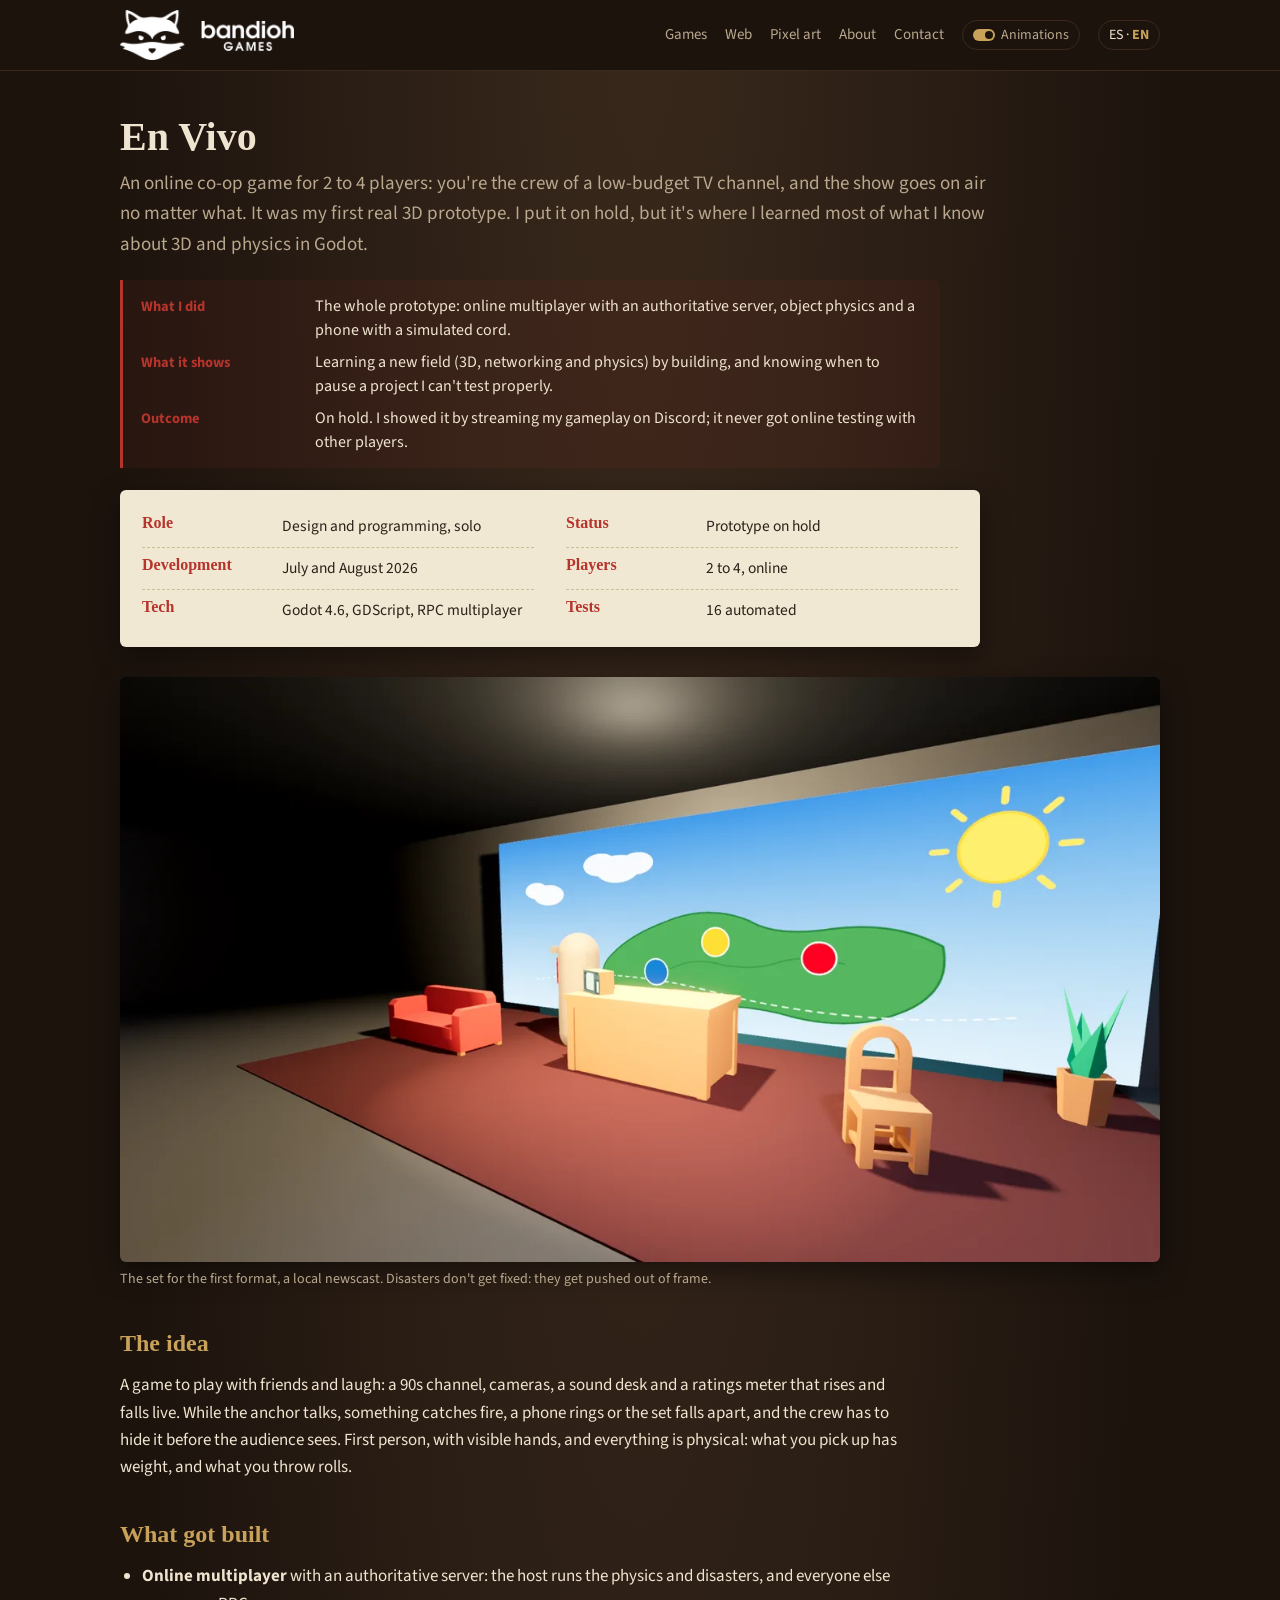
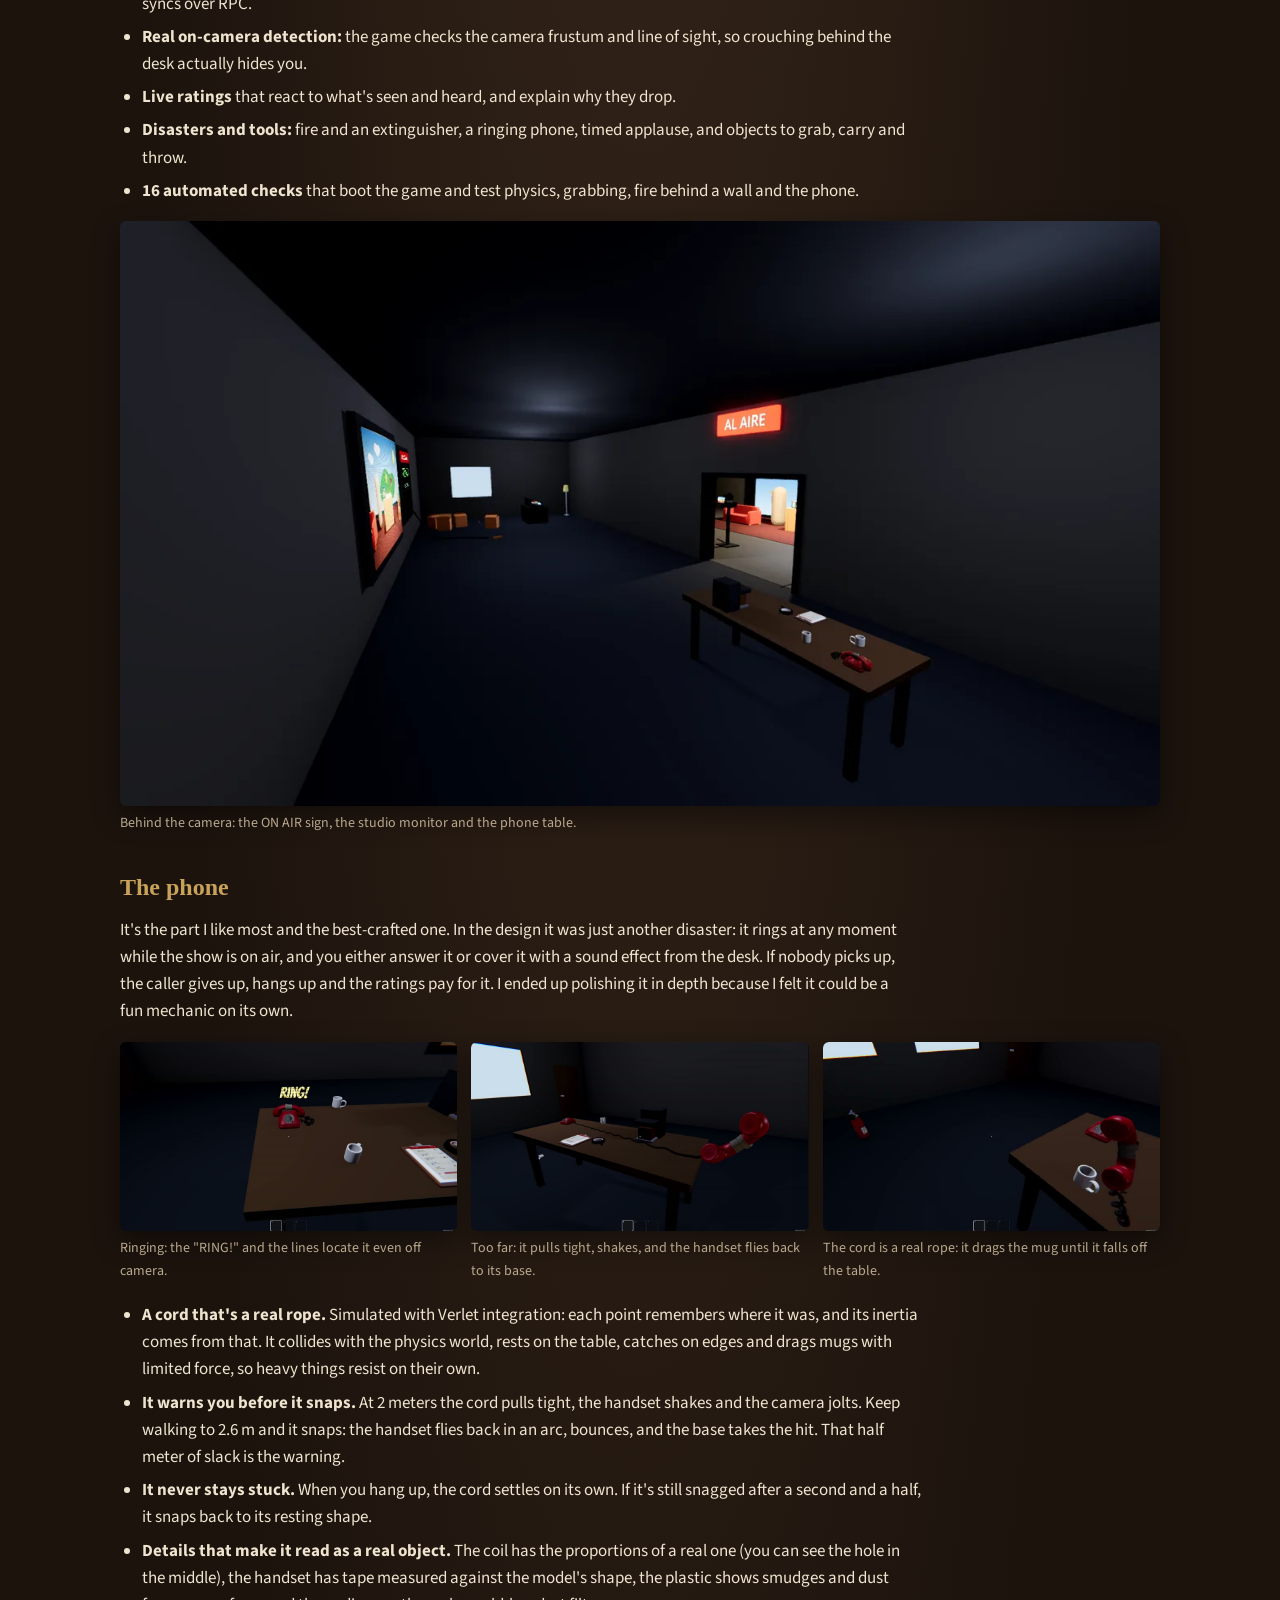
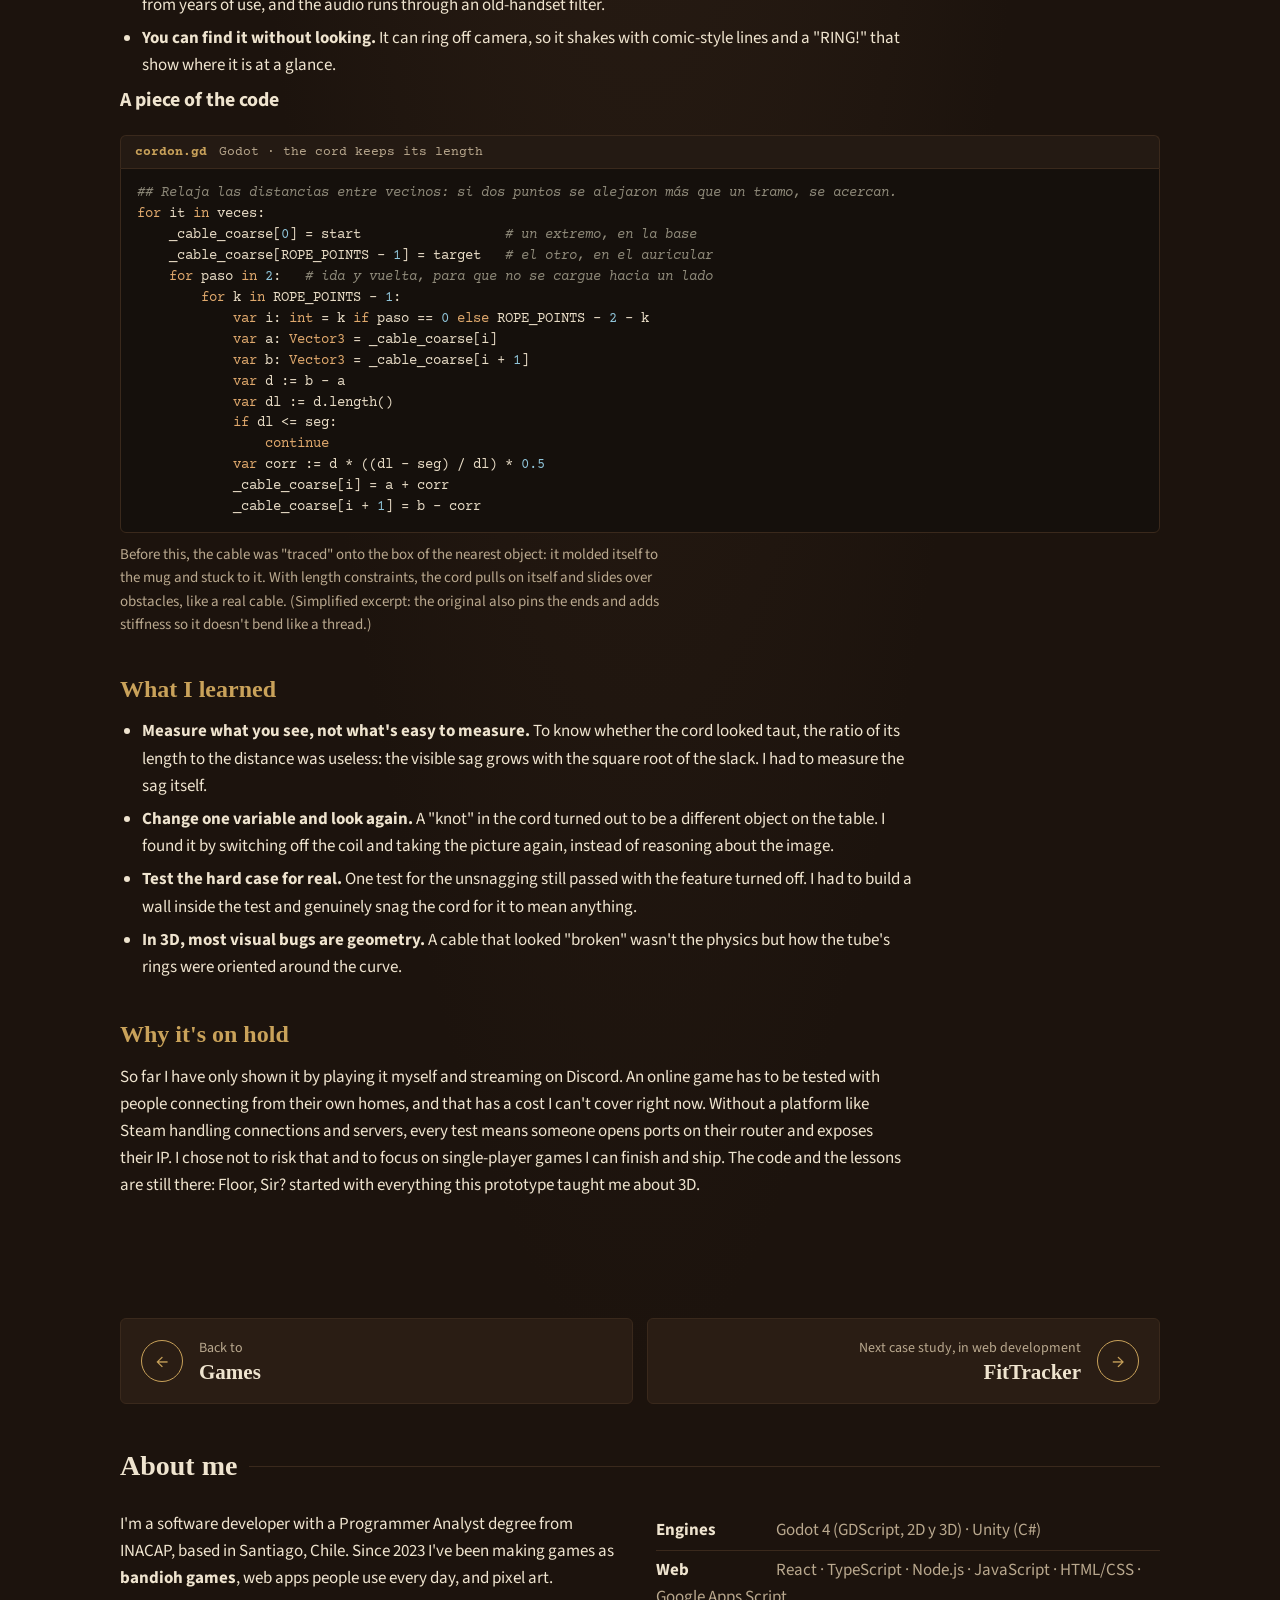
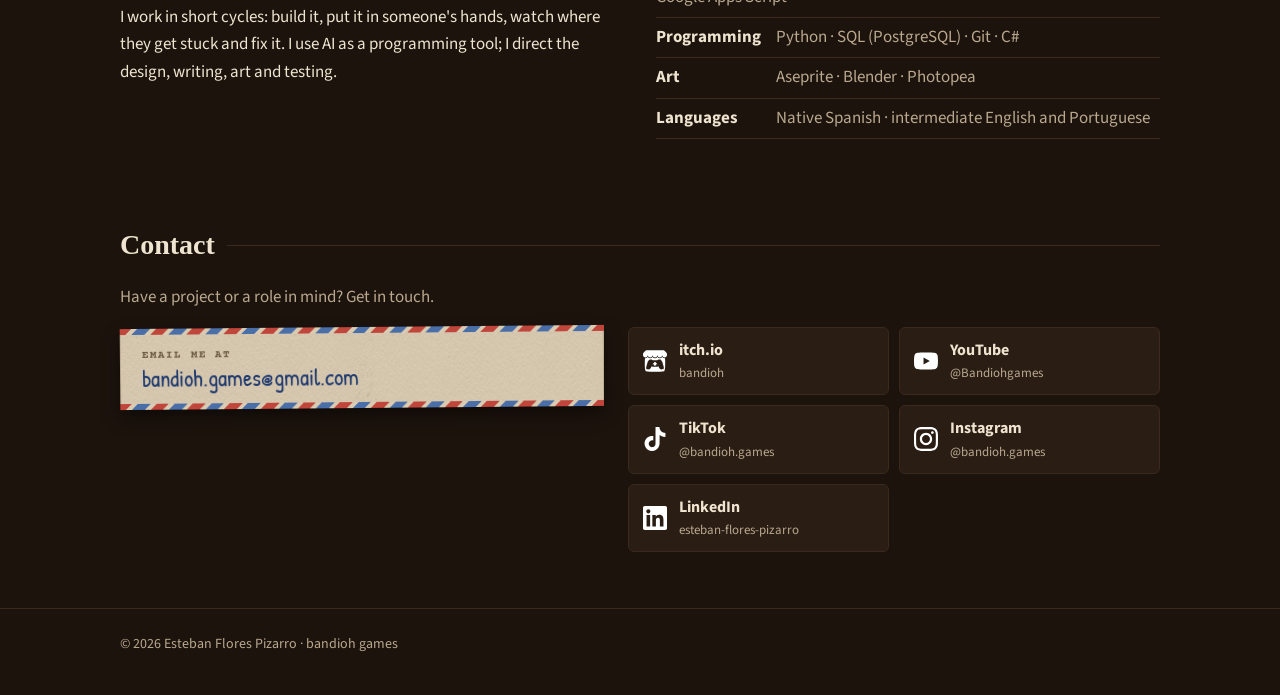
==== envivo.html @ d573d331 "Resumen de tres líneas (qué hice, qué demuestra, resultado) al inicio de cada caso Co-Authored-By: C" ====
<!doctype html>
<html lang="es" data-l="es" data-titulo-en="En Vivo · how I made it">
<head>
<meta charset="utf-8">
<meta name="viewport" content="width=device-width, initial-scale=1">
<title>En Vivo · cómo lo hice</title>
<meta name="description" content="En Vivo: prototipo cooperativo en línea sobre un canal de TV en directo. Mi primer prototipo real en 3D, con un teléfono de disco y su cordón simulado con física." data-en="En Vivo: an online co-op prototype about a live TV channel. My first real 3D prototype, with a rotary phone and a physics-simulated cord.">
<meta property="og:image" content="https://bandiohgames.github.io/img/envivo_mano.jpg">
<link rel="icon" type="image/png" sizes="32x32" href="img/icono_32.png">
<link rel="apple-touch-icon" href="img/icono_180.png">
<link rel="preconnect" href="https://fonts.googleapis.com">
<link href="https://fonts.googleapis.com/css2?family=Courier+Prime:wght@400;700&family=Old+Standard+TT:ital,wght@0,400;0,700;1,400&family=Patrick+Hand&family=Source+Sans+3:wght@400;600;700&display=swap" rel="stylesheet">
<link rel="stylesheet" href="estilo.css?v=21db4cc2">
<script src="sitio.js?v=a114f627"></script>
</head>
<body class="area-juegos">

<!--comun:cabecera-->
<header><div class="ancho">
  <a class="marca" href="index.html"><img class="logo" decoding="async" src="img/marca.png" alt="bandioh games · inicio" data-alt-en="bandioh games · home"></a>
  <nav>
    <a href="juegos.html" class="activo" aria-current="page"><span lang="es">Juegos</span><span lang="en">Games</span></a>
    <a href="web.html">Web</a>
    <a href="pixel.html">Pixel art</a>
    <a href="#sobre"><span lang="es">Sobre mí</span><span lang="en">About</span></a>
    <a href="#contacto"><span lang="es">Contacto</span><span lang="en">Contact</span></a>
  </nav>
  <button class="animaciones" aria-pressed="true" title="Animaciones: sí" data-title-en="Animations: on"><span class="icono-anim" aria-hidden="true"></span><span lang="es">Animaciones</span><span lang="en">Animations</span></button>
  <button class="idioma" aria-label="Cambiar idioma / Change language"><span lang="es"><b>ES</b> · EN</span><span lang="en">ES · <b>EN</b></span></button>
</div></header>
<!--/comun:cabecera-->

<main class="ancho caso" style="padding-top:44px">

<h1 class="mono" style="font-size:40px;line-height:1.1">En Vivo</h1>
<p class="bajada" style="color:var(--texto-tenue);font-size:19px;margin:10px 0 20px">
  <span lang="es">Un cooperativo en línea para 2 a 4 jugadores: son el equipo técnico de un canal de TV de mala muerte y el programa sale al aire pase lo que pase. Fue mi primer prototipo real en 3D. Lo dejé en pausa, pero de ahí salió casi todo lo que hoy sé de 3D y física en Godot.</span>
  <span lang="en">An online co-op game for 2 to 4 players: you're the crew of a low-budget TV channel, and the show goes on air no matter what. It was my first real 3D prototype. I put it on hold, but it's where I learned most of what I know about 3D and physics in Godot.</span>
</p>

<dl class="resumen-caso" aria-label="Resumen" data-aria-label-en="Summary">
  <div><dt><span lang="es">Qué hice</span><span lang="en">What I did</span></dt><dd><span lang="es">El prototipo completo: multijugador en línea con servidor autoritativo, física de objetos y un teléfono con cordón simulado.</span><span lang="en">The whole prototype: online multiplayer with an authoritative server, object physics and a phone with a simulated cord.</span></dd></div>
  <div><dt><span lang="es">Qué demuestra</span><span lang="en">What it shows</span></dt><dd><span lang="es">Aprender un área nueva (3D, redes y física) construyendo, y saber cuándo pausar un proyecto que no puedo probar bien.</span><span lang="en">Learning a new field (3D, networking and physics) by building, and knowing when to pause a project I can't test properly.</span></dd></div>
  <div><dt><span lang="es">Resultado</span><span lang="en">Outcome</span></dt><dd><span lang="es">En pausa. Lo mostré jugando en vivo por Discord; no llegó a probarse en línea con otros jugadores.</span><span lang="en">On hold. I showed it by streaming my gameplay on Discord; it never got online testing with other players.</span></dd></div>
</dl>
<dl class="ficha-tecnica">
  <div><dt><span lang="es">Rol</span><span lang="en">Role</span></dt><dd><span lang="es">Diseño y programación, en solitario</span><span lang="en">Design and programming, solo</span></dd></div>
  <div><dt><span lang="es">Estado</span><span lang="en">Status</span></dt><dd><span lang="es">Prototipo en pausa</span><span lang="en">Prototype on hold</span></dd></div>
  <div><dt><span lang="es">Desarrollo</span><span lang="en">Development</span></dt><dd><span lang="es">Julio y agosto de 2026</span><span lang="en">July and August 2026</span></dd></div>
  <div><dt><span lang="es">Jugadores</span><span lang="en">Players</span></dt><dd><span lang="es">2 a 4, en línea</span><span lang="en">2 to 4, online</span></dd></div>
  <div><dt><span lang="es">Tecnología</span><span lang="en">Tech</span></dt><dd><span lang="es">Godot 4.6, GDScript, multijugador por RPC</span><span lang="en">Godot 4.6, GDScript, RPC multiplayer</span></dd></div>
  <div><dt><span lang="es">Pruebas</span><span lang="en">Tests</span></dt><dd><span lang="es">16 automatizadas</span><span lang="en">16 automated</span></dd></div>
</dl>

<figure class="figura"><img decoding="async" width="1280" height="720" src="img/envivo_set.webp" alt="El set del noticiero local: escritorio, sillón, planta y un fondo pintado con un mapa del tiempo." data-alt-en="The local news set: desk, couch, plant and a painted backdrop with a weather map."><figcaption lang="es">El set del primer formato, un noticiero local. Los desastres no se arreglan: se sacan del encuadre.</figcaption><figcaption lang="en">The set for the first format, a local newscast. Disasters don't get fixed: they get pushed out of frame.</figcaption></figure>

<h2><span lang="es">La idea</span><span lang="en">The idea</span></h2>
<p lang="es">Un juego para jugar con amigos y reírse: un canal de los 90, cámaras, una mesa de sonido y un rating que sube y baja en vivo. Mientras el presentador habla, algo se incendia, suena un teléfono o se cae el decorado, y el equipo tiene que esconderlo antes de que lo vea la audiencia. Primera persona, con manos visibles, y todo físico: lo que agarras pesa y lo que tiras rueda.</p>
<p lang="en">A game to play with friends and laugh: a 90s channel, cameras, a sound desk and a ratings meter that rises and falls live. While the anchor talks, something catches fire, a phone rings or the set falls apart, and the crew has to hide it before the audience sees. First person, with visible hands, and everything is physical: what you pick up has weight, and what you throw rolls.</p>

<h2><span lang="es">Lo que se alcanzó a construir</span><span lang="en">What got built</span></h2>
<ul lang="es">
  <li><b>Multijugador en línea</b> con servidor autoritativo: el anfitrión decide la física y los desastres, y el resto se sincroniza por RPC.</li>
  <li><b>El plano de verdad:</b> el juego sabe si algo está en cámara mirando el encuadre y la línea de visión, así que agacharse detrás del escritorio sirve para esconderse.</li>
  <li><b>Rating en vivo</b> que reacciona a lo que se ve y se oye, y explica por qué baja.</li>
  <li><b>Desastres y herramientas:</b> fuego con extintor, un teléfono que suena, aplausos con reloj, y objetos para agarrar, cargar y lanzar.</li>
  <li><b>16 pruebas automáticas</b> que levantan el juego y revisan la física, el agarre, el fuego tras una pared y el teléfono.</li>
</ul>
<ul lang="en">
  <li><b>Online multiplayer</b> with an authoritative server: the host runs the physics and disasters, and everyone else syncs over RPC.</li>
  <li><b>Real on-camera detection:</b> the game checks the camera frustum and line of sight, so crouching behind the desk actually hides you.</li>
  <li><b>Live ratings</b> that react to what's seen and heard, and explain why they drop.</li>
  <li><b>Disasters and tools:</b> fire and an extinguisher, a ringing phone, timed applause, and objects to grab, carry and throw.</li>
  <li><b>16 automated checks</b> that boot the game and test physics, grabbing, fire behind a wall and the phone.</li>
</ul>
<figure class="figura"><img decoding="async" width="1280" height="720" src="img/envivo_estudio.webp" alt="Pasillo del estudio: el cartel AL AIRE encendido sobre la puerta del set y una mesa con el teléfono." data-alt-en="Studio hallway: the ON AIR sign lit above the set door, and a table with the phone." loading="lazy"><figcaption lang="es">Detrás de cámara: el cartel AL AIRE, el monitor del estudio y la mesa del teléfono.</figcaption><figcaption lang="en">Behind the camera: the ON AIR sign, the studio monitor and the phone table.</figcaption></figure>

<h2><span lang="es">El teléfono</span><span lang="en">The phone</span></h2>
<p lang="es">Es la parte que más me gusta y la mejor lograda. En el diseño era un desastre más: suena en cualquier momento mientras el programa está al aire, y hay que contestarlo o taparlo con un efecto de la mesa de sonido. Si nadie atiende, el que llama se cansa, corta y el rating paga. Terminé puliéndolo a fondo porque sentí que podía ser una mecánica divertida por sí sola.</p>
<p lang="en">It's the part I like most and the best-crafted one. In the design it was just another disaster: it rings at any moment while the show is on air, and you either answer it or cover it with a sound effect from the desk. If nobody picks up, the caller gives up, hangs up and the ratings pay for it. I ended up polishing it in depth because I felt it could be a fun mechanic on its own.</p>

<div class="clips tres">
  <figure><video src="img/envivo_ring.mp4" poster="img/envivo_ring.jpg" muted loop playsinline autoplay preload="metadata"></video><figcaption lang="es">Suena: el «¡RING!» y las rayitas lo ubican aunque esté fuera de plano.</figcaption><figcaption lang="en">Ringing: the "RING!" and the lines locate it even off camera.</figcaption></figure>
  <figure><video src="img/envivo_corte.mp4" poster="img/envivo_corte.jpg" muted loop playsinline autoplay preload="metadata"></video><figcaption lang="es">Demasiado lejos: se tensa, tiembla y el auricular vuelve volando a su base.</figcaption><figcaption lang="en">Too far: it pulls tight, shakes, and the handset flies back to its base.</figcaption></figure>
  <figure><video src="img/envivo_taza.mp4" poster="img/envivo_taza.jpg" muted loop playsinline autoplay preload="metadata"></video><figcaption lang="es">El cordón es una cuerda de verdad: arrastra la taza hasta botarla de la mesa.</figcaption><figcaption lang="en">The cord is a real rope: it drags the mug until it falls off the table.</figcaption></figure>
</div>

<ul lang="es">
  <li><b>Un cordón que es una cuerda de verdad.</b> Simulado con Verlet: cada punto recuerda dónde estaba y de ahí sale su inercia. Choca con el mundo físico, se apoya en la mesa, se engancha en los cantos y arrastra las tazas con una fuerza limitada, así que lo pesado se resiste solo.</li>
  <li><b>Avisa antes de cortarse.</b> A los 2 metros el cordón se tensa, el auricular tiembla y la cámara se sacude. Si sigues caminando hasta 2,6 m, se corta: el auricular sale volando en arco, rebota y la base acusa el golpe. Ese medio metro de margen es el aviso.</li>
  <li><b>Nunca queda trabado.</b> Al colgar, el cordón se acomoda solo. Si queda enganchado más de un segundo y medio, vuelve a su forma de reposo.</li>
  <li><b>Detalles que lo hacen leerse como un objeto real.</b> El rulo del cordón tiene la proporción de uno real (se ve el agujero del medio), el auricular lleva cinta adhesiva medida contra la forma del modelo, el plástico tiene manchas y polvo de años de uso, y el sonido pasa por un filtro de auricular viejo.</li>
  <li><b>Se ubica sin mirarlo.</b> Puede sonar fuera de plano, así que vibra con rayitas de cómic y un «¡RING!» que dicen dónde está de un vistazo.</li>
</ul>
<ul lang="en">
  <li><b>A cord that's a real rope.</b> Simulated with Verlet integration: each point remembers where it was, and its inertia comes from that. It collides with the physics world, rests on the table, catches on edges and drags mugs with limited force, so heavy things resist on their own.</li>
  <li><b>It warns you before it snaps.</b> At 2 meters the cord pulls tight, the handset shakes and the camera jolts. Keep walking to 2.6 m and it snaps: the handset flies back in an arc, bounces, and the base takes the hit. That half meter of slack is the warning.</li>
  <li><b>It never stays stuck.</b> When you hang up, the cord settles on its own. If it's still snagged after a second and a half, it snaps back to its resting shape.</li>
  <li><b>Details that make it read as a real object.</b> The coil has the proportions of a real one (you can see the hole in the middle), the handset has tape measured against the model's shape, the plastic shows smudges and dust from years of use, and the audio runs through an old-handset filter.</li>
  <li><b>You can find it without looking.</b> It can ring off camera, so it shakes with comic-style lines and a "RING!" that show where it is at a glance.</li>
</ul>

<h3 class="subtitulo"><span lang="es">Un fragmento del código</span><span lang="en">A piece of the code</span></h3>
<figure class="codigo">
  <div class="codigo-barra"><b>cordon.gd</b><span lang="es">Godot · el cordón mantiene su largo</span><span lang="en">Godot · the cord keeps its length</span></div>
  <pre><code><span class="c">## Relaja las distancias entre vecinos: si dos puntos se alejaron más que un tramo, se acercan.</span>
<span class="k">for</span> it <span class="k">in</span> veces:
    _cable_coarse[<span class="n">0</span>] = start                  <span class="c"># un extremo, en la base</span>
    _cable_coarse[ROPE_POINTS - <span class="n">1</span>] = target   <span class="c"># el otro, en el auricular</span>
    <span class="k">for</span> paso <span class="k">in</span> <span class="n">2</span>:   <span class="c"># ida y vuelta, para que no se cargue hacia un lado</span>
        <span class="k">for</span> k <span class="k">in</span> ROPE_POINTS - <span class="n">1</span>:
            <span class="k">var</span> i: <span class="k">int</span> = k <span class="k">if</span> paso == <span class="n">0</span> <span class="k">else</span> ROPE_POINTS - <span class="n">2</span> - k
            <span class="k">var</span> a: <span class="k">Vector3</span> = _cable_coarse[i]
            <span class="k">var</span> b: <span class="k">Vector3</span> = _cable_coarse[i + <span class="n">1</span>]
            <span class="k">var</span> d := b - a
            <span class="k">var</span> dl := d.length()
            <span class="k">if</span> dl &lt;= seg:
                <span class="k">continue</span>
            <span class="k">var</span> corr := d * ((dl - seg) / dl) * <span class="n">0.5</span>
            _cable_coarse[i] = a + corr
            _cable_coarse[i + <span class="n">1</span>] = b - corr</code></pre>
  <figcaption lang="es">Antes de esto, el cable se «calcaba» sobre la caja del objeto más cercano: se amoldaba a la taza y se le quedaba pegado. Con restricciones de largo, el cordón tira de sí mismo y resbala por encima de los obstáculos, como un cable real. (Fragmento simplificado: el original además fija los extremos y le da rigidez para que no se doble como un hilo.)</figcaption>
  <figcaption lang="en">Before this, the cable was "traced" onto the box of the nearest object: it molded itself to the mug and stuck to it. With length constraints, the cord pulls on itself and slides over obstacles, like a real cable. (Simplified excerpt: the original also pins the ends and adds stiffness so it doesn't bend like a thread.)</figcaption>
</figure>

<h2><span lang="es">Qué aprendí</span><span lang="en">What I learned</span></h2>
<ul lang="es">
  <li><b>Medir lo que se ve, no lo que es fácil de medir.</b> Para saber si el cordón se veía tirante, el cociente entre su largo y la distancia no servía: la panza que se ve crece con la raíz del sobrante. Hubo que medir la flecha.</li>
  <li><b>Cambiar una sola variable y volver a mirar.</b> Un «nudo» en el cordón resultó ser otro objeto de la mesa. Lo descubrí apagando el rulo y sacando la foto de nuevo, en vez de seguir razonando sobre la imagen.</li>
  <li><b>Probar el caso difícil de verdad.</b> Una prueba del destrabe pasaba incluso con el destrabe apagado. Hubo que construir un muro en la prueba y dejar el cordón trabado de verdad para que sirviera.</li>
  <li><b>En 3D, casi todo bug visual es geométrico.</b> Un cable que se veía «partido» no era la física sino cómo se armaban los anillos del tubo alrededor de la curva.</li>
</ul>
<ul lang="en">
  <li><b>Measure what you see, not what's easy to measure.</b> To know whether the cord looked taut, the ratio of its length to the distance was useless: the visible sag grows with the square root of the slack. I had to measure the sag itself.</li>
  <li><b>Change one variable and look again.</b> A "knot" in the cord turned out to be a different object on the table. I found it by switching off the coil and taking the picture again, instead of reasoning about the image.</li>
  <li><b>Test the hard case for real.</b> One test for the unsnagging still passed with the feature turned off. I had to build a wall inside the test and genuinely snag the cord for it to mean anything.</li>
  <li><b>In 3D, most visual bugs are geometry.</b> A cable that looked "broken" wasn't the physics but how the tube's rings were oriented around the curve.</li>
</ul>

<h2><span lang="es">Por qué está en pausa</span><span lang="en">Why it's on hold</span></h2>
<p lang="es">Hasta ahora solo lo mostré jugándolo yo y transmitiendo por Discord. Un juego en línea hay que probarlo con gente conectada desde sus casas, y eso tiene un costo que hoy no puedo cubrir. Sin una plataforma como Steam, que resuelve las conexiones y los servidores, cada prueba significa que alguien abre puertos en su router y expone su IP. Preferí no arriesgar eso y poner el foco en juegos para un jugador que puedo terminar y publicar. El código y lo aprendido siguen ahí: Floor, Sir? partió con todo lo que me enseñó este prototipo sobre 3D.</p>
<p lang="en">So far I have only shown it by playing it myself and streaming on Discord. An online game has to be tested with people connecting from their own homes, and that has a cost I can't cover right now. Without a platform like Steam handling connections and servers, every test means someone opens ports on their router and exposes their IP. I chose not to risk that and to focus on single-player games I can finish and ship. The code and the lessons are still there: Floor, Sir? started with everything this prototype taught me about 3D.</p>
<p class="nota" style="color:var(--texto-tenue);font-size:14px;margin-top:18px" lang="es">Modelo base del teléfono: Poly by Google (CC-BY), recoloreado y separado en cuerpo y auricular por código. Sonidos libres de Freesound y Mixkit.</p>
<p class="nota" style="color:var(--texto-tenue);font-size:14px;margin-top:18px" lang="en">Base phone model: Poly by Google (CC-BY), recolored and split into body and handset by code. Free sounds from Freesound and Mixkit.</p>

<nav class="navegar-caso" aria-label="Más proyectos" data-aria-label-en="More projects">
  <a class="volver" href="juegos.html"><span class="flecha" aria-hidden="true">←</span><span><small lang="es">Volver a</small><small lang="en">Back to</small><b lang="es">Juegos</b><b lang="en">Games</b></span></a>
  <a class="siguiente" href="fittracker.html"><span><small lang="es">Siguiente caso, de desarrollo web</small><small lang="en">Next case study, in web development</small><b>FitTracker</b></span><span class="flecha" aria-hidden="true">→</span></a>
</nav>
</main>
<div class="ancho">
<!--comun:sobre-->
<section id="sobre">
  <h2 class="titulo"><span lang="es">Sobre mí</span><span lang="en">About me</span></h2>
  <div class="sobre">
    <div>
      <p lang="es">Soy Analista Programador titulado de INACAP y vivo en Santiago de Chile. Hago videojuegos como <b>bandioh games</b>, aplicaciones web que la gente usa a diario y pixel art desde 2023.</p>
      <p lang="en">I'm a software developer with a Programmer Analyst degree from INACAP, based in Santiago, Chile. Since 2023 I've been making games as <b>bandioh games</b>, web apps people use every day, and pixel art.</p>
      <p lang="es">Trabajo en ciclos cortos: construir, ponerlo en manos de alguien, mirar dónde se traba y corregir. Uso IA como herramienta de programación; el diseño, la escritura, el arte y las pruebas los dirijo yo.</p>
      <p lang="en">I work in short cycles: build it, put it in someone's hands, watch where they get stuck and fix it. I use AI as a programming tool; I direct the design, writing, art and testing.</p>
    </div>
    <div class="habilidades">
      <div><b lang="es">Motores</b><b lang="en">Engines</b><span>Godot 4 (GDScript, 2D y 3D) · Unity (C#)</span></div>
      <div><b>Web</b><span>React · TypeScript · Node.js · JavaScript · HTML/CSS · Google Apps Script</span></div>
      <div><b lang="es">Programación</b><b lang="en">Programming</b><span>Python · SQL (PostgreSQL) · Git · C#</span></div>
      <div><b lang="es">Arte</b><b lang="en">Art</b><span>Aseprite · Blender · Photopea</span></div>
      <div><b lang="es">Idiomas</b><b lang="en">Languages</b><span lang="es">Español nativo · inglés y portugués intermedio</span><span lang="en">Native Spanish · intermediate English and Portuguese</span></div>
    </div>
  </div>
</section>
<!--/comun:sobre-->

<!--comun:contacto-->
<section id="contacto">
  <h2 class="titulo"><span lang="es">Contacto</span><span lang="en">Contact</span></h2>
  <p class="contacto-intro" lang="es">¿Tienes un proyecto o un puesto en mente? Escríbeme.</p>
  <p class="contacto-intro" lang="en">Have a project or a role in mind? Get in touch.</p>
  <div class="contacto">
    <div class="correos">
      <a class="sobre-correo aereo" href="mailto:bandioh.games@gmail.com"><small><span lang="es">Escríbeme a</span><span lang="en">Email me at</span></small><b>bandioh.games@gmail.com</b></a>
    </div>
    <div class="redes">
      <a class="red" href="https://bandioh.itch.io"><svg viewBox="0 0 24 24" aria-hidden="true"><path fill="currentColor" d="M3.13 1.338C2.08 1.96.02 4.328 0 4.95v1.03c0 1.303 1.22 2.45 2.325 2.45 1.33 0 2.436-1.102 2.436-2.41 0 1.308 1.07 2.41 2.4 2.41 1.328 0 2.362-1.102 2.362-2.41 0 1.308 1.137 2.41 2.466 2.41h.024c1.33 0 2.466-1.102 2.466-2.41 0 1.308 1.034 2.41 2.363 2.41 1.33 0 2.4-1.102 2.4-2.41 0 1.308 1.106 2.41 2.435 2.41C22.78 8.43 24 7.282 24 5.98V4.95c-.02-.62-2.082-2.99-3.13-3.612-3.253-.114-5.508-.134-8.87-.133-3.362 0-7.945.053-8.87.133zm6.376 6.477a2.74 2.74 0 0 1-.468.602c-.5.49-1.19.795-1.947.795a2.786 2.786 0 0 1-1.95-.795c-.182-.178-.32-.37-.446-.59-.127.222-.303.412-.486.59a2.788 2.788 0 0 1-1.95.795c-.092 0-.187-.025-.264-.052-.107 1.113-.152 2.176-.168 2.95v.005l-.006 1.167c.02 2.334-.23 7.564 1.03 8.85 1.952.454 5.545.662 9.15.663 3.605 0 7.198-.21 9.15-.664 1.26-1.284 1.01-6.514 1.03-8.848l-.006-1.167v-.004c-.016-.775-.06-1.838-.168-2.95-.077.026-.172.052-.263.052a2.788 2.788 0 0 1-1.95-.795c-.184-.178-.36-.368-.486-.59-.127.22-.265.412-.447.59a2.786 2.786 0 0 1-1.95.794c-.76 0-1.446-.303-1.948-.793a2.74 2.74 0 0 1-.468-.602 2.738 2.738 0 0 1-.463.602 2.787 2.787 0 0 1-1.95.794h-.16a2.787 2.787 0 0 1-1.95-.793 2.738 2.738 0 0 1-.464-.602zm-2.004 2.59v.002c.795.002 1.5 0 2.373.953.687-.072 1.406-.108 2.125-.107.72 0 1.438.035 2.125.107.873-.953 1.578-.95 2.372-.953.376 0 1.876 0 2.92 2.934l1.123 4.028c.832 2.995-.266 3.068-1.636 3.07-2.03-.075-3.156-1.55-3.156-3.025-1.124.184-2.436.276-3.748.277-1.312 0-2.624-.093-3.748-.277 0 1.475-1.125 2.95-3.156 3.026-1.37-.004-2.468-.077-1.636-3.072l1.122-4.027c1.045-2.934 2.545-2.934 2.92-2.934zM12 12.714c-.002.002-2.14 1.964-2.523 2.662l1.4-.056v1.22c0 .056.56.033 1.123.007.562.026 1.124.05 1.124-.008v-1.22l1.4.055C14.138 14.677 12 12.713 12 12.713z"/></svg><span><b>itch.io</b><small>bandioh</small></span></a>
      <a class="red" href="https://www.youtube.com/@Bandiohgames"><svg viewBox="0 0 24 24" aria-hidden="true"><path fill="currentColor" d="M23.498 6.186a3.016 3.016 0 0 0-2.122-2.136C19.505 3.545 12 3.545 12 3.545s-7.505 0-9.377.505A3.017 3.017 0 0 0 .502 6.186C0 8.07 0 12 0 12s0 3.93.502 5.814a3.016 3.016 0 0 0 2.122 2.136c1.871.505 9.376.505 9.376.505s7.505 0 9.377-.505a3.015 3.015 0 0 0 2.122-2.136C24 15.93 24 12 24 12s0-3.93-.502-5.814zM9.545 15.568V8.432L15.818 12l-6.273 3.568z"/></svg><span><b>YouTube</b><small>@Bandiohgames</small></span></a>
      <a class="red" href="https://www.tiktok.com/@bandioh.games"><svg viewBox="0 0 24 24" aria-hidden="true"><path fill="currentColor" d="M12.525.02c1.31-.02 2.61-.01 3.91-.02.08 1.53.63 3.09 1.75 4.17 1.12 1.11 2.7 1.62 4.24 1.79v4.03c-1.44-.05-2.89-.35-4.2-.97-.57-.26-1.1-.59-1.62-.93-.01 2.92.01 5.84-.02 8.75-.08 1.4-.54 2.79-1.35 3.94-1.31 1.92-3.58 3.17-5.91 3.21-1.43.08-2.86-.31-4.08-1.03-2.02-1.19-3.44-3.37-3.65-5.71-.02-.5-.03-1-.01-1.49.18-1.9 1.12-3.72 2.58-4.96 1.66-1.44 3.98-2.13 6.15-1.72.02 1.48-.04 2.96-.04 4.44-.99-.32-2.15-.23-3.02.37-.63.41-1.11 1.04-1.36 1.75-.21.51-.15 1.07-.14 1.61.24 1.64 1.82 3.02 3.5 2.87 1.12-.01 2.19-.66 2.77-1.61.19-.33.4-.67.41-1.06.1-1.79.06-3.57.07-5.36.01-4.03-.01-8.05.02-12.07z"/></svg><span><b>TikTok</b><small>@bandioh.games</small></span></a>
      <a class="red" href="https://www.instagram.com/bandioh.games"><svg viewBox="0 0 24 24" aria-hidden="true"><path fill="currentColor" d="M12 0C8.74 0 8.333.015 7.053.072 5.775.132 4.905.333 4.14.63c-.789.306-1.459.717-2.126 1.384S.935 3.35.63 4.14C.333 4.905.131 5.775.072 7.053.012 8.333 0 8.74 0 12s.015 3.667.072 4.947c.06 1.277.261 2.148.558 2.913.306.788.717 1.459 1.384 2.126.667.666 1.336 1.079 2.126 1.384.766.296 1.636.499 2.913.558C8.333 23.988 8.74 24 12 24s3.667-.015 4.947-.072c1.277-.06 2.148-.262 2.913-.558.788-.306 1.459-.718 2.126-1.384.666-.667 1.079-1.335 1.384-2.126.296-.765.499-1.636.558-2.913.06-1.28.072-1.687.072-4.947s-.015-3.667-.072-4.947c-.06-1.277-.262-2.149-.558-2.913-.306-.789-.718-1.459-1.384-2.126C21.319 1.347 20.651.935 19.86.63c-.765-.297-1.636-.499-2.913-.558C15.667.012 15.26 0 12 0zm0 2.16c3.203 0 3.585.016 4.85.071 1.17.055 1.805.249 2.227.415.562.217.96.477 1.382.896.419.42.679.819.896 1.381.164.422.36 1.057.413 2.227.057 1.266.07 1.646.07 4.85s-.015 3.585-.074 4.85c-.061 1.17-.256 1.805-.421 2.227-.224.562-.479.96-.899 1.382-.419.419-.824.679-1.38.896-.42.164-1.065.36-2.235.413-1.274.057-1.649.07-4.859.07-3.211 0-3.586-.015-4.859-.074-1.171-.061-1.816-.256-2.236-.421-.569-.224-.96-.479-1.379-.899-.421-.419-.69-.824-.9-1.38-.165-.42-.359-1.065-.42-2.235-.045-1.26-.061-1.649-.061-4.844 0-3.196.016-3.586.061-4.861.061-1.17.255-1.814.42-2.234.21-.57.479-.96.9-1.381.419-.419.81-.689 1.379-.898.42-.166 1.051-.361 2.221-.421 1.275-.045 1.65-.06 4.859-.06l.045.03zm0 3.678c-3.405 0-6.162 2.76-6.162 6.162 0 3.405 2.76 6.162 6.162 6.162 3.405 0 6.162-2.76 6.162-6.162 0-3.405-2.76-6.162-6.162-6.162zM12 16c-2.21 0-4-1.79-4-4s1.79-4 4-4 4 1.79 4 4-1.79 4-4 4zm7.846-10.405c0 .795-.646 1.44-1.44 1.44-.795 0-1.44-.646-1.44-1.44 0-.794.646-1.439 1.44-1.439.793-.001 1.44.645 1.44 1.439z"/></svg><span><b>Instagram</b><small>@bandioh.games</small></span></a>
      <a class="red" href="https://linkedin.com/in/esteban-flores-pizarro"><svg viewBox="0 0 24 24" aria-hidden="true"><path fill="currentColor" d="M20.447 20.452h-3.554v-5.569c0-1.328-.027-3.037-1.852-3.037-1.853 0-2.136 1.445-2.136 2.939v5.667H9.351V9h3.414v1.561h.046c.477-.9 1.637-1.85 3.37-1.85 3.601 0 4.267 2.37 4.267 5.455v6.286zM5.337 7.433c-1.144 0-2.063-.926-2.063-2.065 0-1.138.92-2.063 2.063-2.063 1.14 0 2.064.925 2.064 2.063 0 1.139-.925 2.065-2.064 2.065zm1.782 13.019H3.555V9h3.564v11.452zM22.225 0H1.771C.792 0 0 .774 0 1.729v20.542C0 23.227.792 24 1.771 24h20.451C23.2 24 24 23.227 24 22.271V1.729C24 .774 23.2 0 22.222 0h.003z"/></svg><span><b>LinkedIn</b><small>esteban-flores-pizarro</small></span></a>
    </div>
  </div>
</section>
<!--/comun:contacto-->
</div>

<!--comun:pie-->
<footer><div class="ancho">© 2026 Esteban Flores Pizarro · bandioh games</div></footer>
<!--/comun:pie-->
<div id="visor"><img decoding="async" alt=""></div>
</body>
</html>
---- estilo.css ----
:root {
  --madera: #1c130d; --madera-2: #2a1d14; --madera-3: #3a291c; --madera-4: #2f2418; --codigo-barra: #241a13; --codigo-fondo: #15100c;
  --papel: #f1e8d4; --papel-2: #e4d7bb; --tinta: #2a2119; --tinta-suave: #5d5042;
  --sello: #b5342b; --sello-claro: #e0675c; --laton: #c9a25a; --texto-claro: #efe4cf; --texto-tenue: #b9a88e;
  --titulos: "Old Standard TT", "Times New Roman", serif;
  --radio: 6px; --sombra: 0 10px 28px rgba(0,0,0,.45);
}
* { box-sizing: border-box; margin: 0; padding: 0; }
html { scroll-behavior: smooth; }
body { background: var(--madera); color: var(--texto-claro); font: 17px/1.6 "Source Sans 3", "Segoe UI", sans-serif;
  background-image: radial-gradient(ellipse at 50% -10%, #3b2a1d 0%, transparent 60%); min-height: 100vh; }
a { color: var(--laton); }
img { max-width: 100%; height: auto; display: block; }
.mono { font-family: var(--titulos); font-weight: 700; }
.ancho { max-width: 1080px; margin: 0 auto; padding: 0 20px; }

/* Idiomas: cada texto existe en ES y EN; se muestra el activo */
html[data-l="es"] [lang="en"], html[data-l="en"] [lang="es"] { display: none !important; }

/* Cabecera */
header { position: sticky; top: 0; z-index: 10; background: var(--madera); backdrop-filter: none; border-bottom: 1px solid var(--madera-3); }
header .ancho { display: flex; align-items: center; gap: 18px; height: 70px; }
.marca { display: flex; align-items: center; gap: 10px; color: var(--texto-claro); text-decoration: none; font-weight: 700; letter-spacing: .02em; }
.marca img.logo { height: 50px; width: auto; }
nav { margin-left: auto; display: flex; gap: 18px; }
nav a { color: var(--texto-tenue); text-decoration: none; font-size: 15px; }
nav a:hover { color: var(--texto-claro); }
.idioma { background: none; border: 1px solid var(--madera-3); color: var(--texto-claro); border-radius: 20px; padding: 3px 10px; cursor: pointer; font: inherit; font-size: 14px; }
.idioma b { color: var(--laton); }

/* Portada */
.portada { padding: 72px 0 40px; display: grid; grid-template-columns: 1.15fr .85fr; gap: 40px; align-items: center; }
.portada h1 { font-family: var(--titulos); font-size: 44px; line-height: 1.1; }
.portada .bajada { color: var(--texto-tenue); font-size: 19px; margin: 14px 0 24px; max-width: 34em; }
.botones { display: flex; flex-wrap: wrap; gap: 10px; }
.boton { display: inline-block; padding: 10px 18px; border-radius: var(--radio); text-decoration: none; font-weight: 600; border: 1px solid var(--laton); color: var(--laton); }
.boton.lleno { background: var(--sello); border-color: var(--sello); color: #fff; }
.boton:hover { filter: brightness(1.12); }
.portada .foto { transform: rotate(1.5deg); border: 8px solid var(--papel); border-bottom-width: 30px; box-shadow: var(--sombra); }

.cifras { display: grid; grid-template-columns: repeat(4, 1fr); gap: 12px; margin: 10px 0 60px; }
.cifra { background: var(--madera-2); border: 1px solid var(--madera-3); border-radius: var(--radio); padding: 14px 16px; }
.cifra b { display: block; font-family: var(--titulos); font-weight: 700; font-size: 28px; color: var(--laton); }
.cifra span { color: var(--texto-tenue); font-size: 14px; }
.cifra .traduccion { display: block; font-size: 12.5px; color: #8f8272; margin-top: 2px; }

/* Secciones */
section { padding: 28px 0 56px; }
h2.titulo { font-family: var(--titulos); font-size: 28px; margin-bottom: 22px; display: flex; align-items: center; gap: 12px; }
h2.titulo::after { content: ""; flex: 1; height: 1px; background: var(--madera-3); }

/* Ficha de proyecto: papel sobre la mesa */
.ficha { background: var(--papel); color: var(--tinta); border-radius: var(--radio); box-shadow: var(--sombra); overflow: hidden; }
.ficha + .ficha { margin-top: 28px; }
.ficha .cuerpo { padding: 26px 28px 28px; }
.ficha h3 { font-family: var(--titulos); font-size: 30px; line-height: 1.1; }
.ficha .tipo { color: var(--tinta-suave); margin: 4px 0 14px; }
.ficha p { margin-bottom: 12px; }
.ficha ul { padding-left: 20px; margin: 6px 0 14px; }
.ficha li { margin-bottom: 4px; }
.ficha a { color: var(--sello); }
.ficha .boton { color: var(--sello); border-color: var(--sello); }
.ficha .boton.lleno { color: #fff; }
.ficha .nota { color: var(--tinta-suave); font-size: 13px; }
.estampa { display: inline-block; font-family: "Courier Prime", monospace; font-weight: 700; font-size: 13px; letter-spacing: .08em; text-transform: uppercase;
  color: var(--sello); border: 2px solid var(--sello); padding: 1px 8px; border-radius: 3px; transform: rotate(-3deg); margin-bottom: 10px; }
.estampa.gris { color: var(--tinta-suave); border-color: var(--tinta-suave); }
.rol { background: var(--papel-2); border-left: 4px solid var(--sello); padding: 10px 14px; margin: 12px 0 16px; font-size: 16px; }
.etiquetas { display: flex; flex-wrap: wrap; gap: 6px; margin: 10px 0 16px; }
.etiquetas span { font-size: 13px; background: var(--papel-2); padding: 2px 9px; border-radius: 12px; color: var(--tinta-suave); }

.destacado .medio { position: relative; aspect-ratio: 16/9; background: #000; }
.destacado .medio iframe { position: absolute; inset: 0; width: 100%; height: 100%; border: 0; }
.dos { display: grid; grid-template-columns: 1.3fr .7fr; gap: 28px; }
.datos-vivos { background: var(--papel-2); border-radius: var(--radio); padding: 14px 16px; font-size: 15px; }
.datos-vivos div { display: flex; justify-content: space-between; border-bottom: 1px dashed #c4b493; padding: 5px 0; }
.datos-vivos div:last-child { border: 0; }
.datos-vivos b { font-family: var(--titulos); }
.datos-vivos small { display: block; color: var(--tinta-suave); margin-top: 8px; font-size: 12px; }

.galeria { display: grid; grid-template-columns: repeat(3, 1fr); gap: 10px; margin-top: 18px; }
.galeria img { border-radius: 4px; cursor: zoom-in; aspect-ratio: 16/9; object-fit: cover; width: 100%; }

.rejilla { display: grid; grid-template-columns: repeat(3, 1fr); gap: 20px; margin-top: 28px; }
.rejilla .ficha .cuerpo { padding: 20px; }
.rejilla .ficha h3 { font-size: 22px; }
.hueco { aspect-ratio: 16/9; background: repeating-linear-gradient(45deg, #2c2119, #2c2119 12px, #33261c 12px, #33261c 24px);
  display: grid; place-items: center; color: var(--texto-tenue); font-family: "Courier Prime", monospace; text-align: center; padding: 10px; }

/* Sobre mí */
.sobre { display: grid; grid-template-columns: 1fr 1fr; gap: 32px; }
.sobre p { margin-bottom: 12px; }
.sobre h3 { font-family: var(--titulos); color: var(--laton); margin-bottom: 8px; }
.habilidades div { padding: 6px 0; border-bottom: 1px solid var(--madera-3); }
.habilidades b { display: inline-block; min-width: 120px; color: var(--texto-claro); }
.habilidades span { color: var(--texto-tenue); }

/* Contacto: cada correo es un sobre de REZAGO (papel con grano, aéreo, blanco o manila, con la dirección a mano);
   las redes, tarjetas iguales con su logo en blanco */
.contacto-intro { color: var(--texto-tenue); margin: -6px 0 16px; }
.contacto { display: grid; grid-template-columns: minmax(0, 1fr) minmax(0, 1.1fr); gap: 24px; align-items: start; }
.correos { display: grid; gap: 14px; }
.sobre-correo { position: relative; display: block; padding: 20px 22px 18px; text-decoration: none; color: #1f3a6e; border-radius: 3px;
  background-image: url(img/grano_papel.png); box-shadow: 0 8px 18px rgba(0,0,0,.45), inset 0 0 0 1px rgba(110,85,45,.22);
  transform: rotate(-.5deg); transition: transform .18s, box-shadow .18s; }
.sobre-correo:nth-child(2) { transform: rotate(.4deg); } .sobre-correo:nth-child(3) { transform: rotate(-.2deg); }
.sobre-correo:hover { transform: rotate(0) translateY(-3px); box-shadow: 0 12px 24px rgba(0,0,0,.5), inset 0 0 0 1px rgba(110,85,45,.22); }
.sobre-correo small { display: block; font: 700 11px "Courier Prime", monospace; letter-spacing: .1em; text-transform: uppercase; color: #6b5a42; }
.sobre-correo b { display: block; font: 400 23px/1.15 "Patrick Hand", cursive; margin-top: 4px; overflow-wrap: anywhere; }
/* 1) correo aéreo: papel crema y la franja roja y azul arriba y abajo, como el sobre del juego */
.sobre-correo.aereo { background-color: #dacbb3; }
.sobre-correo.aereo::before, .sobre-correo.aereo::after { content: ""; position: absolute; left: 0; right: 0; height: 6px;
  background: repeating-linear-gradient(-45deg, #c0453a 0 9px, #dacbb3 9px 13px, #4a6fa8 13px 22px, #dacbb3 22px 26px); }
.sobre-correo.aereo::before { top: 0; } .sobre-correo.aereo::after { bottom: 0; }
/* 2) sobre blanco: papel claro, con las solapas de atrás que apenas se transparentan */
.sobre-correo.blanco { background-color: #efebe2;
  background-image: url(img/grano_papel.png), linear-gradient(to top right, transparent 49.7%, rgba(90,80,60,.11) 50%, transparent 50.3%),
    linear-gradient(to top left, transparent 49.7%, rgba(90,80,60,.11) 50%, transparent 50.3%); }
/* 3) sobre manila: amarillento, un poco más oscuro hacia los bordes */
.sobre-correo.manila { background-color: #d9bd7c; color: #26355a;
  box-shadow: 0 8px 18px rgba(0,0,0,.45), inset 0 0 0 1px rgba(110,80,30,.3), inset 0 0 22px rgba(120,85,25,.3); }
.sobre-correo.manila small { color: #5e4a22; }
.redes { display: grid; grid-template-columns: repeat(auto-fill, minmax(200px, 1fr)); gap: 10px; }
.red { display: flex; align-items: center; gap: 12px; min-height: 64px; padding: 10px 14px; border: 1px solid var(--madera-3); border-radius: var(--radio);
  background: var(--madera-2); color: #fff; text-decoration: none; transition: border-color .15s, transform .15s, background .15s; }
.red:hover { border-color: var(--laton); background: var(--madera-3); }
.red svg { flex: 0 0 24px; width: 24px; height: 24px; }
.red span { min-width: 0; }
.red b { display: block; font-size: 16px; color: var(--texto-claro); }
.red small { display: block; color: var(--texto-tenue); font-size: 13px; overflow-wrap: anywhere; }
@media (max-width: 820px) {
  .contacto { grid-template-columns: 1fr; }
  .redes { grid-template-columns: repeat(2, minmax(0, 1fr)); }
  .sobre-correo b { font-size: 19px; }
}
footer { border-top: 1px solid var(--madera-3); padding: 24px 0 40px; color: var(--texto-tenue); font-size: 14px; }

/* Visor de capturas */
#visor { position: fixed; inset: 0; background: rgba(0,0,0,.88); display: none; place-items: center; z-index: 50; cursor: zoom-out; padding: 20px; }
#visor.abierto { display: grid; }
#visor img { max-height: 90vh; border-radius: 4px; }

/* Caso de estudio */
.caso h2 { font-family: var(--titulos); font-size: 24px; margin: 34px 0 10px; color: var(--laton); }
.caso p, .caso li { color: var(--texto-claro); max-width: 46em; }
.caso ul { padding-left: 22px; }
.caso li { margin-bottom: 6px; }
.antes-despues { display: grid; grid-template-columns: 1fr 1fr; gap: 0; margin: 14px 0; border: 1px solid var(--madera-3); border-radius: var(--radio); overflow: hidden; }
.antes-despues > div { padding: 14px 16px; }
.antes-despues > div:first-child { background: var(--madera-2); }
.antes-despues > div:last-child { background: var(--madera-4); }
.antes-despues h4 { font-family: var(--titulos); font-size: 16px; letter-spacing: 0; text-transform: none; color: var(--texto-tenue); margin-bottom: 4px; }
.antes-despues .titulo-cambio { grid-column: 1 / -1; background: var(--madera-3); font-weight: 700; padding: 8px 16px; }
.figura { margin: 16px 0; }
.figura img { border-radius: var(--radio); box-shadow: var(--sombra); }
.figura figcaption { color: var(--texto-tenue); font-size: 14px; margin-top: 6px; }

@media (max-width: 820px) {
  /* en celular el menú pasa a una segunda fila que se desliza de lado */
  header .ancho { flex-wrap: wrap; height: auto; padding-top: 8px; row-gap: 0; }
  .marca img.logo { height: 42px; }
  .idioma { margin-left: auto; }
  nav { order: 3; width: 100%; margin: 0; gap: 18px; overflow-x: auto; scrollbar-width: none; padding: 4px 0 10px; white-space: nowrap; }
  nav::-webkit-scrollbar { display: none; }
  .portada { grid-template-columns: 1fr; padding-top: 40px; }
  .portada h1 { font-size: 34px; }
  .cifras { grid-template-columns: repeat(2, 1fr); }
  .dos, .sobre, .rejilla, .antes-despues { grid-template-columns: 1fr; }
  .galeria { grid-template-columns: repeat(2, 1fr); }
  .ficha .cuerpo { padding: 20px 18px; }
}

/* Que ninguna columna de grilla empuje el ancho de la página */
.portada > *, .dos > *, .sobre > *, .rejilla > *, .cifras > * { min-width: 0; }
.dos .hueco { align-self: start; }
h1, h3 { overflow-wrap: anywhere; }
@media (max-width: 820px) {
  .portada h1 { font-size: 30px; }
  .botones .boton { padding: 9px 14px; }
}
.rejilla .ficha + .ficha { margin-top: 0; }

/* PhotoSwipe: el pixel art sin suavizar, y el clip centrado */
.pswp-px .pswp__img { image-rendering: pixelated; background: #373951; }
.pswp-video { width: 100%; height: 100%; display: flex; align-items: center; justify-content: center; }
.pswp-video video { max-width: 94vw; max-height: 86vh; border-radius: 4px; box-shadow: 0 10px 40px rgba(0,0,0,.6); }
.pswp__counter { font-family: "Courier Prime", monospace; }

/* bordes suaves en lo inclinado */
.sobre-correo, .portada .foto, .estampa { outline: 1px solid transparent; -webkit-backface-visibility: hidden; backface-visibility: hidden; }

/* fragmentos de código con su explicación */
.codigo { margin: 18px 0 8px; }
.codigo-barra { display: flex; gap: 12px; align-items: baseline; flex-wrap: wrap; padding: 9px 14px; background: var(--codigo-barra); border: 1px solid var(--madera-3); border-bottom: 0; border-radius: var(--radio) var(--radio) 0 0; font: 13px "Courier Prime", monospace; color: var(--texto-tenue); }
.codigo-barra b { color: var(--laton); font-weight: 700; }
.codigo pre { margin: 0; padding: 14px 16px; overflow-x: auto; background: var(--codigo-fondo); border: 1px solid var(--madera-3); border-radius: 0 0 var(--radio) var(--radio);
  font: 13.5px/1.55 "Courier Prime", ui-monospace, monospace; color: #e8dcc6; tab-size: 4; }
.codigo code { font: inherit; white-space: pre; }
.codigo .c { color: #8f8a7a; font-style: italic; } .codigo .s { color: #b5cf8a; } .codigo .k { color: #e0a96d; } .codigo .n { color: #8fc4d9; }
.codigo figcaption { margin-top: 10px; color: var(--texto-tenue); font-size: 15px; line-height: 1.55; max-width: 78ch; }

/* Pie de los casos de estudio: volver a la sección + siguiente caso */
.navegar-caso { display: grid; grid-template-columns: 1fr 1fr; gap: 14px; margin: 56px 0 12px; }
.navegar-caso a { display: flex; align-items: center; gap: 16px; padding: 18px 20px; border-radius: var(--radio); text-decoration: none;
  background: var(--madera-2); border: 1px solid var(--madera-3); color: var(--texto-claro); transition: border-color .2s, transform .2s, background .2s; }
.navegar-caso a:hover { border-color: var(--laton); background: var(--madera-3); }
.navegar-caso .flecha { flex: none; width: 42px; height: 42px; border-radius: 50%; border: 1px solid var(--laton); color: var(--laton);
  display: grid; place-items: center; font-size: 20px; transition: transform .2s, background .2s, color .2s; }
.navegar-caso a:hover .flecha { background: var(--laton); color: var(--madera); }
.navegar-caso .volver:hover .flecha { transform: translateX(-4px); }
.navegar-caso .siguiente { justify-content: flex-end; text-align: right; }
.navegar-caso .siguiente:hover .flecha { transform: translateX(4px); }
.navegar-caso small { display: block; color: var(--texto-tenue); font-size: 14px; }
.navegar-caso b { display: block; font-family: var(--titulos); font-size: 21px; line-height: 1.2; color: var(--texto-claro); }
@media (max-width: 640px) { .navegar-caso { grid-template-columns: 1fr; } }
.cifra b span, .franja-datos b span { font-size: inherit !important; color: inherit !important; display: inline; }
.clips { display: grid; grid-template-columns: 1fr 1fr; gap: 14px; margin: 16px 0 20px; }
.clips figure { margin: 0; }
.clips video { width: 100%; display: block; border-radius: var(--radio); box-shadow: var(--sombra); background: #0d0f14; aspect-ratio: 16 / 9; }
.clips figcaption { color: var(--texto-tenue); font-size: 14px; margin-top: 6px; }
.clips.tres { grid-template-columns: repeat(3, minmax(0, 1fr)); }
@media (max-width: 640px) { .clips, .clips.tres { grid-template-columns: 1fr; } }

/* Ficha técnica de cada caso de estudio: lo esencial en 30 segundos */
.ficha-tecnica { background: var(--papel); color: var(--tinta); border-radius: var(--radio); box-shadow: var(--sombra); margin: 0 0 30px;
  padding: 16px 22px; display: grid; grid-template-columns: repeat(2, minmax(0, 1fr)); gap: 0 32px; max-width: 860px; }
.ficha-tecnica > div { display: grid; grid-template-columns: 7.5em minmax(0, 1fr); gap: 12px; padding: 8px 0; border-bottom: 1px dashed #cdbd99; }
.ficha-tecnica > div:nth-last-child(-n+2) { border-bottom: 0; }
.ficha-tecnica dt { font: 700 16px var(--titulos); color: var(--sello); }
.ficha-tecnica dd { font-size: 15.5px; color: var(--tinta); }
.ficha-tecnica a { color: var(--sello); }
@media (max-width: 640px) { .ficha-tecnica { grid-template-columns: 1fr; } .ficha-tecnica > div:nth-last-child(2) { border-bottom: 1px dashed #cdbd99; } }

/* Índice de la página de juegos */
.indice-juegos { display: flex; flex-wrap: wrap; gap: 10px; margin: 18px 0 18px; }
.indice-juegos a { display: flex; flex-direction: column; padding: 10px 16px; border: 1px solid var(--madera-3); border-radius: var(--radio);
  background: var(--madera-2); text-decoration: none; color: var(--texto-claro); min-width: 170px; }
.indice-juegos a:hover { border-color: var(--laton); }
.indice-juegos b { font: 700 19px var(--titulos); }
.indice-juegos span { font-size: 13.5px; color: var(--texto-tenue); }
.botones + .ficha-tecnica { margin-top: 20px; }

/* Ambiente por área: el papel y el latón se mantienen; cambia la superficie sobre la que están.
   Juegos = el escritorio de madera de REZAGO · Web = el azul noche de una pantalla · Pixel art = la paleta de Chillotüm, con grilla de píxeles */
body.area-web { --madera: #0e151d; --madera-2: #152030; --madera-3: #22344a; --madera-4: #1a2a3c; --codigo-barra: #132030; --codigo-fondo: #0a1017;
  --laton: #6cc4cf; --sello: #2b8a99; --sello-claro: #6cc4cf; --texto-claro: #e4ebf2; --texto-tenue: #9fb2c4; --cabecera: rgba(14,21,29,.92);
  background-image: radial-gradient(ellipse at 50% -10%, #1d3448 0%, transparent 60%); }
body.area-pixel { --madera: #1b1a29; --madera-2: #252438; --madera-3: #37365a; --madera-4: #2d2c45; --codigo-barra: #22213a; --codigo-fondo: #141322; --cabecera: rgba(27,26,41,.92); --texto-tenue: #b3b0cc;
  background-image: radial-gradient(ellipse at 50% -10%, #34325a 0%, transparent 60%),
    linear-gradient(rgba(255,255,255,.028) 1px, transparent 1px), linear-gradient(90deg, rgba(255,255,255,.028) 1px, transparent 1px);
  background-size: auto, 8px 8px, 8px 8px; }
.navegar-caso.solo { grid-template-columns: 1fr 1fr; margin-top: 30px; } .navegar-caso.solo .siguiente { grid-column: 2; }
@media (max-width: 640px) { .navegar-caso.solo .siguiente { grid-column: 1; } }

/* ===================== Transiciones entre páginas =====================
   sitio.js marca el tipo según el área de llegada (a-juegos, a-web, a-pixel) o «misma»; con html.quieto las salta.
   Solo se animan posición, escala y opacidad (lo barato de dibujar), para que vayan fluidas. */
@view-transition { navigation: auto; }
@media (prefers-reduced-motion: reduce) { @view-transition { navigation: none; } }
/* LA CABECERA, EN DOS CAPAS. Antes era una sola foto que se fundía con la de la página siguiente: durante el fundido
   se veían a la vez los dos «activos» (Juegos y Web subrayados), los dos colores de texto y, a medias, la barra del
   área anterior. Ahora el fondo se funde de un color al otro y el contenido (logo, enlaces, botones) cambia de una
   vez: está en el mismo lugar en todas las páginas, así que solo salta el enlace activo, como en cualquier menú. */
header { view-transition-name: cabecera-fondo; }
header .ancho { view-transition-name: cabecera; }
::view-transition-group(cabecera-fondo) { animation-duration: .32s; animation-timing-function: ease; }
::view-transition-old(cabecera-fondo), ::view-transition-new(cabecera-fondo) { animation-duration: .32s; }
::view-transition-group(cabecera) { animation: none; }
::view-transition-old(cabecera) { animation: none; opacity: 0; }
::view-transition-new(cabecera) { animation: none; }
/* La transición es solo un fundido (barato: una foto del tamaño de la pantalla). El contenido nuevo
   llega oculto y aparece en cascada (más abajo), con el carácter de cada área. */
::view-transition-old(root) { animation: vt-fuera .16s ease-in both; }
::view-transition-new(root) { animation: vt-dentro .26s .14s ease-out both; }
@keyframes vt-fuera { to { opacity: 0; } }
@keyframes vt-dentro { from { opacity: 0; } }

/* ===================== Entrada en cascada y aparición al bajar =====================
   El primer pantallazo (títulos, texto, botones, ficha) entra escalonado al revelarse la página (sitio.js pone html.revelada).
   Lo de más abajo aparece al llegar con el scroll (.revela → .visto). Con html.quieto, todo se ve de inmediato. */
.portada.inicio .presenta > *, .portada.inicio .escritorio, .cabeza-seccion > *, .caso > h1, .caso > .bajada,
.caso > .bajada + .botones, .caso > .ficha-tecnica, .caso > .ficha-tecnica + .figura, #juegos > .correo { --entrada: entra; }
html.js:not(.quieto):not(.revelada) :is(.portada.inicio .presenta > *, .portada.inicio .escritorio, .cabeza-seccion > *, .caso > h1, .caso > .bajada,
  .caso > .bajada + .botones, .caso > .ficha-tecnica, .caso > .ficha-tecnica + .figura, #juegos > .correo) { opacity: 0; }
html.revelada:not(.quieto) :is(.portada.inicio .presenta > *, .portada.inicio .escritorio, .cabeza-seccion > *, .caso > h1, .caso > .bajada,
  .caso > .bajada + .botones, .caso > .ficha-tecnica, .caso > .ficha-tecnica + .figura, #juegos > .correo) {
  animation: var(--anim-entrada, entra) .6s cubic-bezier(.2,.75,.25,1) both; animation-delay: calc(.24s + var(--i, 0) * 75ms); }
html.js:not(.quieto) .revela { opacity: 0; transform: translate3d(0, 28px, 0); }
html.js:not(.quieto) .revela.visto { animation: var(--anim-entrada, entra) .8s cubic-bezier(.16,.8,.24,1) both; animation-delay: calc(var(--d, 0) * 90ms); }

/* el carácter de cada área */
@keyframes entra { from { opacity: 0; transform: translate3d(0, 24px, 0); } to { opacity: 1; transform: none; } }
body.area-juegos { --anim-entrada: entra-carta; }
@keyframes entra-carta { from { opacity: 0; transform: translate3d(0, 26px, 0); } to { opacity: 1; transform: none; } }
body.area-web { --anim-entrada: entra-pantalla; }
@keyframes entra-pantalla { from { opacity: 0; transform: translate3d(-22px, 0, 0); } 60% { opacity: 1; } to { opacity: 1; transform: none; } }
body.area-pixel { --anim-entrada: entra-pixel; }
@keyframes entra-pixel { 0% { opacity: 0; transform: translate3d(0, 12px, 0); } 25% { opacity: .25; transform: translate3d(0, 8px, 0); }
  50% { opacity: .55; transform: translate3d(0, 4px, 0); } 75% { opacity: .85; transform: translate3d(0, 2px, 0); } 100% { opacity: 1; transform: none; } }
body.area-pixel .revela.visto, html.revelada body.area-pixel .cabeza-seccion > * { animation-timing-function: steps(4, jump-end) !important; }

/* Botón «Animaciones» de la cabecera */
.animaciones { display: inline-flex; align-items: center; gap: 6px; background: none; border: 1px solid var(--madera-3); color: var(--texto-tenue);
  border-radius: 20px; padding: 3px 10px; cursor: pointer; font: inherit; font-size: 14px; }
.animaciones:hover { color: var(--texto-claro); border-color: var(--laton); }
.animaciones:focus-visible, .idioma:focus-visible { outline: 2px solid var(--laton); outline-offset: 2px; }
.icono-anim { width: 22px; height: 12px; border-radius: 6px; background: var(--madera-3); position: relative; transition: background .2s; }
.icono-anim::after { content: ""; position: absolute; top: 2px; left: 2px; width: 8px; height: 8px; border-radius: 50%; background: var(--texto-tenue); transition: transform .2s; }
.animaciones[aria-pressed="true"] .icono-anim { background: var(--laton); }
.animaciones[aria-pressed="true"] .icono-anim::after { transform: translateX(10px); background: var(--madera); }
@media (max-width: 820px) {
  /* en el celular, el interruptor con su nombre, junto al idioma (solo el interruptor no se entendía) */
  header .ancho { column-gap: 8px; }
  .animaciones { margin-left: auto; font-size: 13px; padding: 4px 9px; gap: 6px; white-space: nowrap; }
  .animaciones ~ .idioma { margin-left: 0; padding: 3px 9px; white-space: nowrap; }
}

/* El inicio: superficie neutra, para que la mesa y cada área tengan su propio color */
body.area-inicio { --madera: #171513; --madera-2: #211e1b; --madera-3: #322e2a; --madera-4: #28241f; --cabecera: rgba(23,21,19,.92); --texto-tenue: #b5ada2;
  background-image: radial-gradient(ellipse at 70% -10%, #2c2824 0%, transparent 60%); }

/* ===================== Celular ===================== */
@media (max-width: 640px) {
  /* el índice de Juegos: tres tarjetas compactas en una fila */
  .indice-juegos { display: grid; grid-template-columns: repeat(3, minmax(0, 1fr)); gap: 8px; }
  .indice-juegos a { min-width: 0; padding: 9px 6px; align-items: center; text-align: center; }
  .indice-juegos b { font-size: 15.5px; line-height: 1.15; }
  .indice-juegos span { font-size: 12px; line-height: 1.25; margin-top: 2px; }
  /* los botones, centrados (en Pixel art el de Contacto acompaña al texto, a la izquierda) */
  .botones { justify-content: center; }
  .pagina-pixel .cabeza-seccion .botones { justify-content: flex-start; }
  .ficha-tecnica { padding: 12px 16px; }
  .ficha-tecnica > div { grid-template-columns: 6.2em minmax(0, 1fr); gap: 10px; }
}
@media (max-width: 389px) { .marca img.logo { height: 34px; } .animaciones { padding: 4px 7px; } }

/* El resumen de cada caso: para quien tiene un minuto. Tres líneas antes de la ficha técnica. */
.resumen-caso { margin: 0 0 22px; padding: 14px 18px; border-left: 3px solid var(--sello); background: color-mix(in srgb, var(--sello) 7%, transparent);
  border-radius: 0 var(--radio, 8px) var(--radio, 8px) 0; display: grid; gap: 8px; max-width: 820px; }
.botones + .resumen-caso { margin-top: 16px; }
.resumen-caso > div { display: grid; grid-template-columns: 9.5em 1fr; gap: 12px; align-items: baseline; }
.resumen-caso dt { margin: 0; font-weight: 700; color: var(--sello); font-size: 14.5px; }
.resumen-caso dd { margin: 0; font-size: 16px; line-height: 1.5; }
@media (max-width: 640px) { .resumen-caso > div { grid-template-columns: 1fr; gap: 1px; } .resumen-caso { padding: 12px 14px; } }
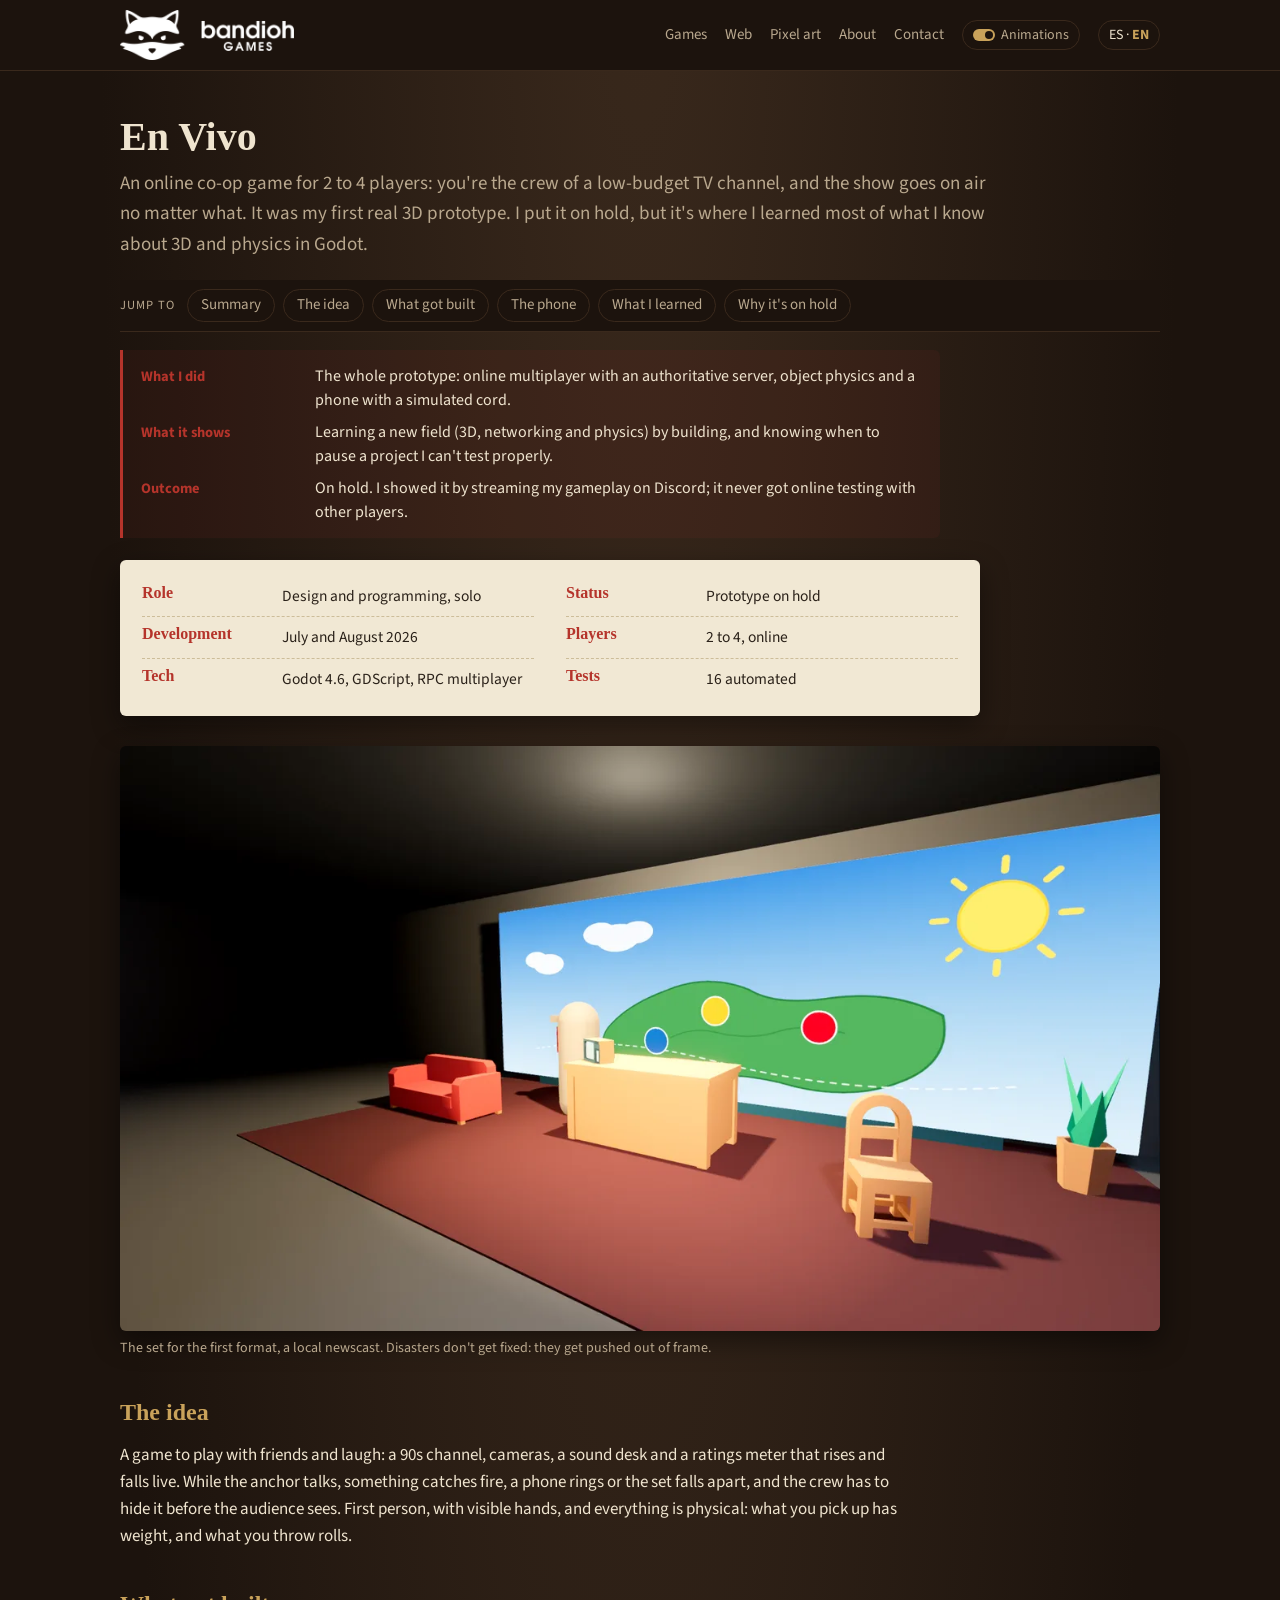
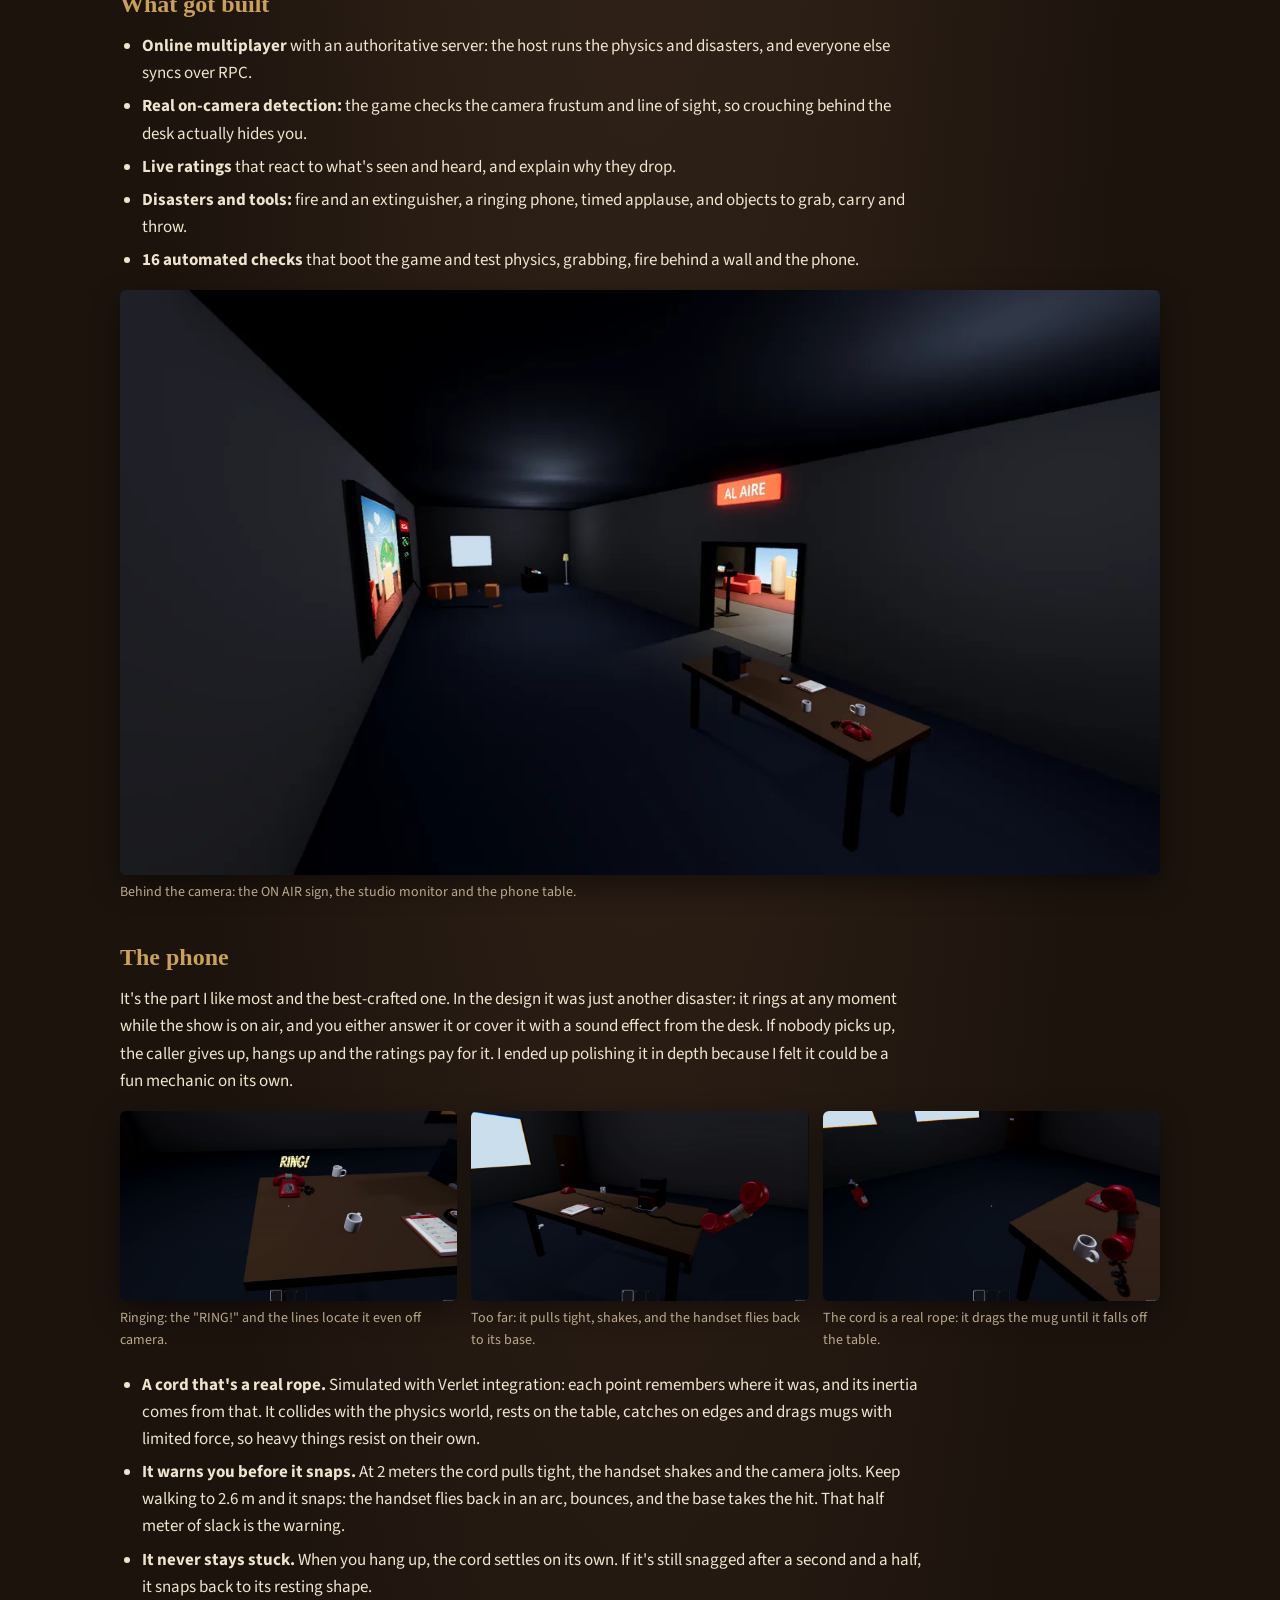
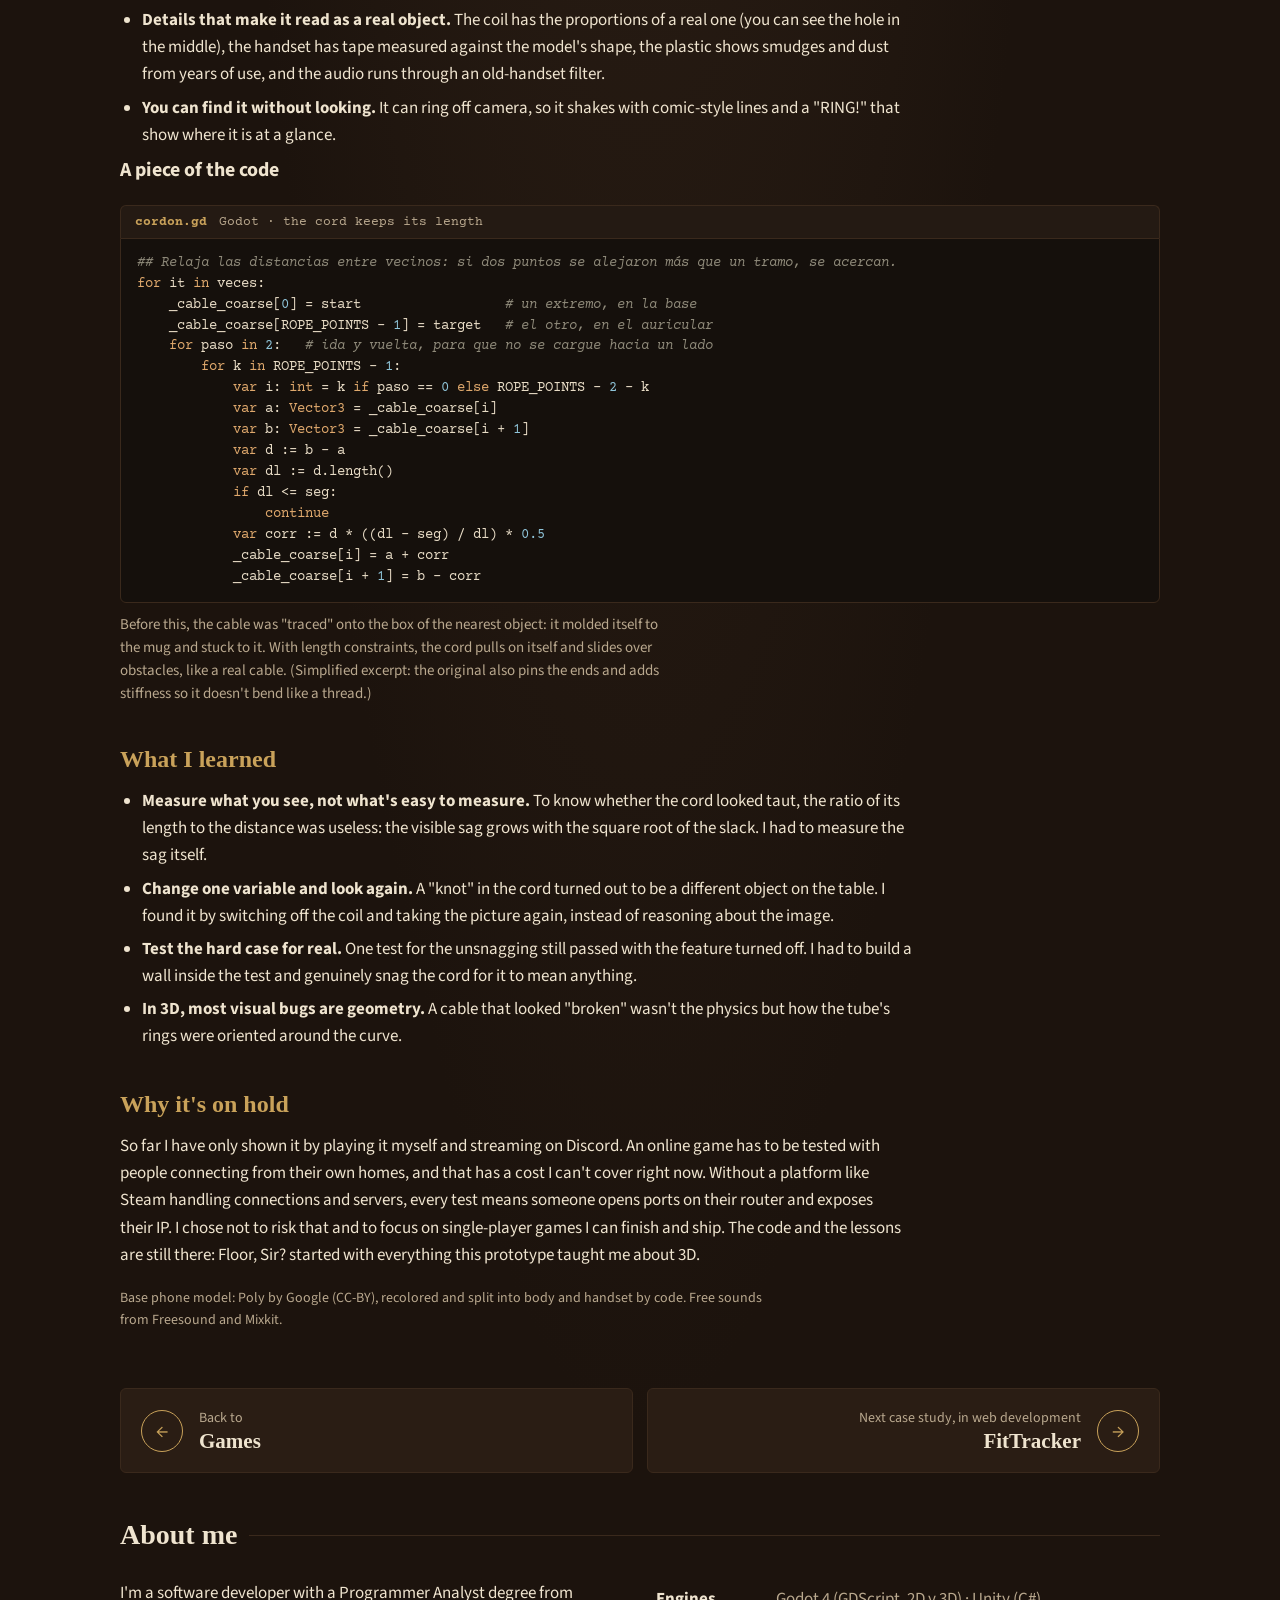
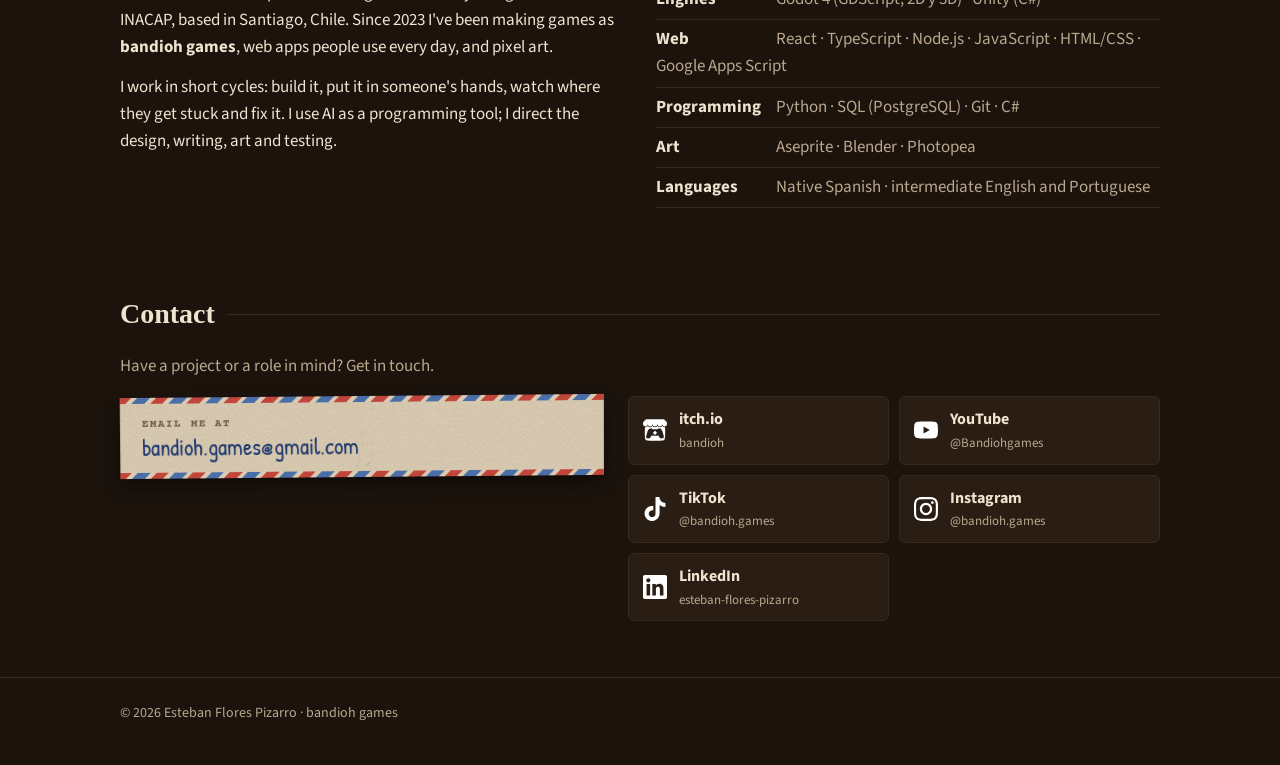
==== commit 1b155f4f: "FitTracker: capturas nuevas, tres pasos más del rediseño, sección del coach con IA e índice de naveg" ====
--- a/envivo.html
+++ b/envivo.html
@@ -10,8 +10,8 @@
 <link rel="apple-touch-icon" href="img/icono_180.png">
 <link rel="preconnect" href="https://fonts.googleapis.com">
 <link href="https://fonts.googleapis.com/css2?family=Courier+Prime:wght@400;700&family=Old+Standard+TT:ital,wght@0,400;0,700;1,400&family=Patrick+Hand&family=Source+Sans+3:wght@400;600;700&display=swap" rel="stylesheet">
-<link rel="stylesheet" href="estilo.css?v=21db4cc2">
-<script src="sitio.js?v=a114f627"></script>
+<link rel="stylesheet" href="estilo.css?v=154e6caf">
+<script src="sitio.js?v=0d47d84b"></script>
 </head>
 <body class="area-juegos">
 
--- a/estilo.css
+++ b/estilo.css
@@ -342,3 +342,20 @@
 .resumen-caso dt { margin: 0; font-weight: 700; color: var(--sello); font-size: 14.5px; }
 .resumen-caso dd { margin: 0; font-size: 16px; line-height: 1.5; }
 @media (max-width: 640px) { .resumen-caso > div { grid-template-columns: 1fr; gap: 1px; } .resumen-caso { padding: 12px 14px; } }
+.resumen-area { margin: 18px 0 20px; }
+
+/* Índice de cada caso: una barra que se queda arriba mientras se baja, con la sección en la que vas.
+   La arma sitio.js con los títulos de la página; así sirve para todos los casos. */
+/* los títulos entran subiendo 28 px (la aparición al bajar): el navegador calcula el destino con ese desvío, así que se suma */
+.caso .resumen-caso { scroll-margin-top: var(--indice-alto, 130px); }
+.caso h2 { scroll-margin-top: calc(var(--indice-alto, 130px) + 28px); }
+.indice-caso { position: sticky; top: 70px; z-index: 9; display: flex; align-items: center; gap: 8px; margin: 0 0 18px; padding: 9px 0;
+  background: var(--madera); border-bottom: 1px solid var(--madera-3); overflow-x: auto; scrollbar-width: none; }
+.indice-caso::-webkit-scrollbar { display: none; }
+.indice-caso .indice-titulo { flex: none; font-size: 12.5px; letter-spacing: .08em; text-transform: uppercase; color: var(--texto-tenue); margin-right: 4px; }
+.indice-caso a { flex: none; padding: 4px 13px; border: 1px solid var(--madera-3); border-radius: 20px; color: var(--texto-tenue);
+  font-size: 15px; line-height: 1.5; text-decoration: none; white-space: nowrap; transition: color .15s, border-color .15s, background .15s; }
+.indice-caso a:hover { color: var(--texto-claro); border-color: var(--laton); }
+.indice-caso a.activo { color: var(--madera); background: var(--laton); border-color: var(--laton); font-weight: 600; }
+@media (max-width: 640px) { .indice-caso .indice-titulo { display: none; } .indice-caso { margin-left: -20px; margin-right: -20px; padding-left: 20px; padding-right: 20px; } }
+@media (prefers-reduced-motion: reduce) { .indice-caso a { transition: none; } }
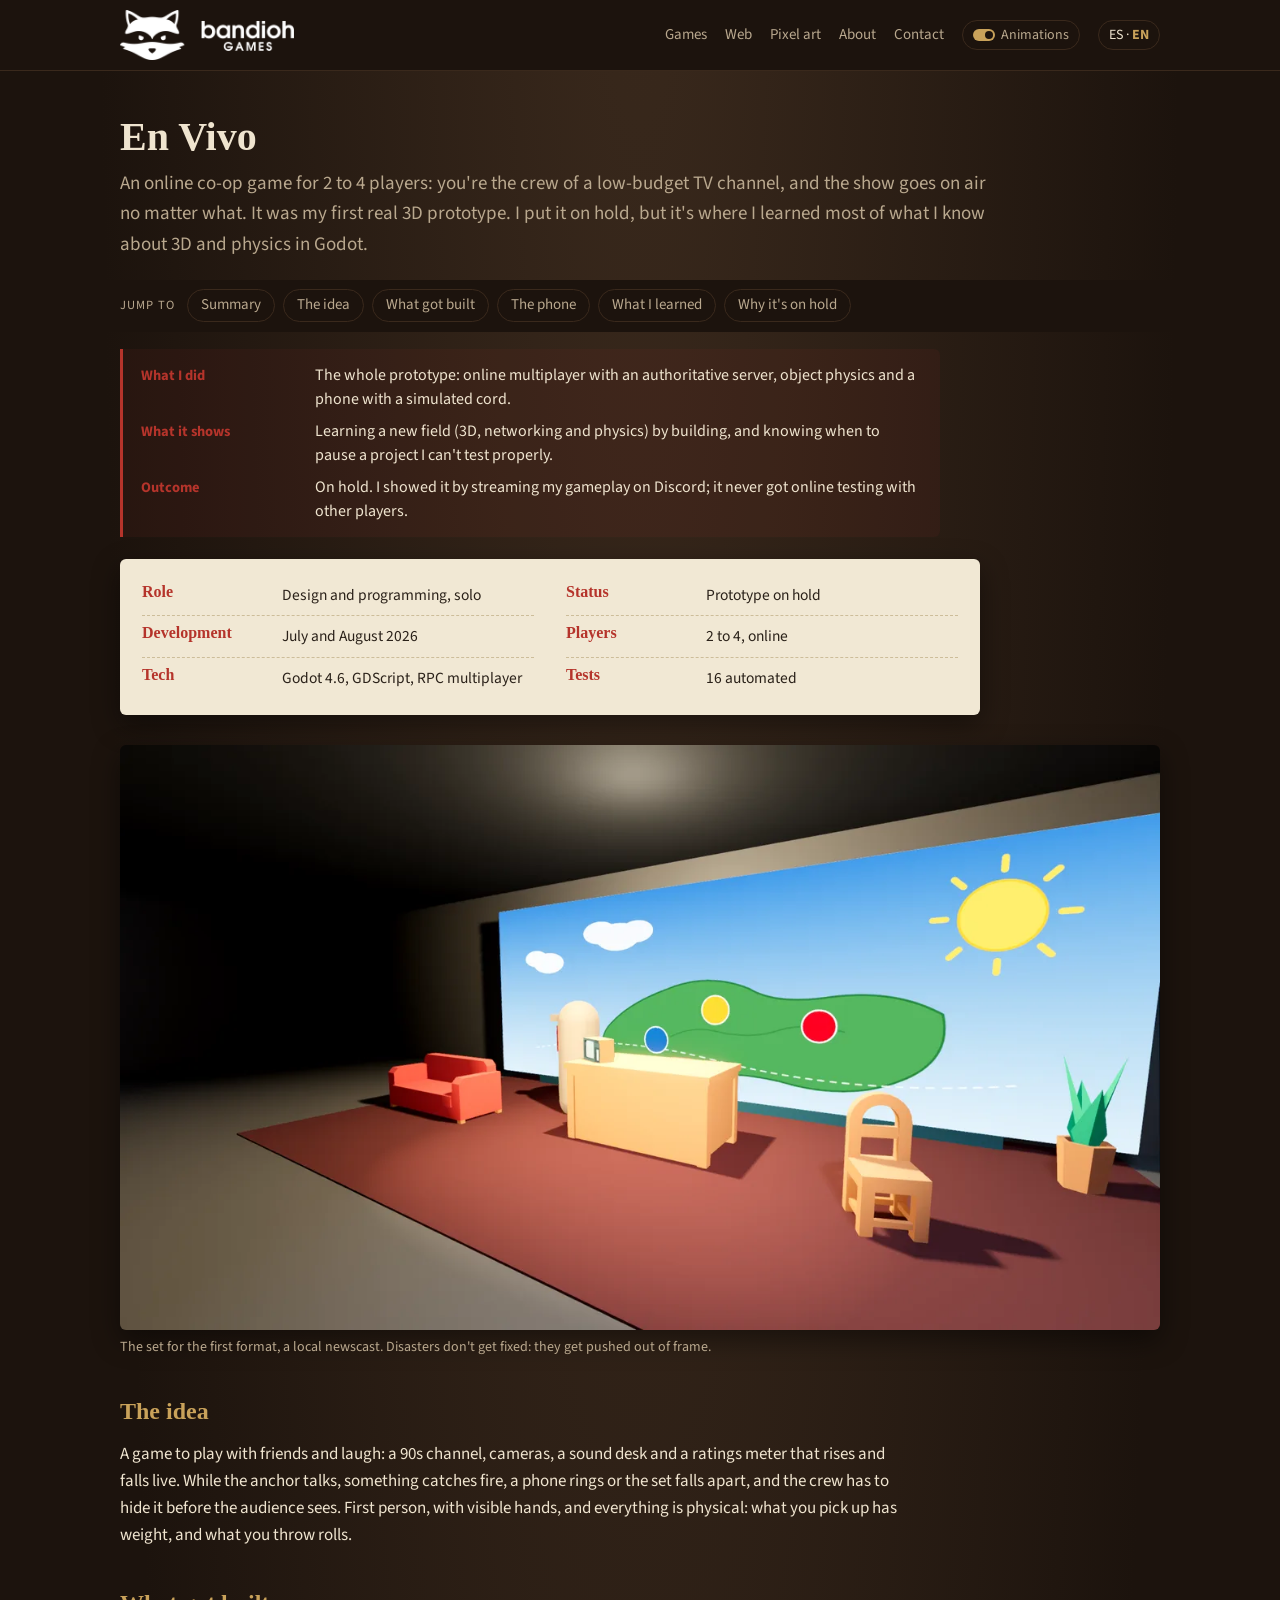
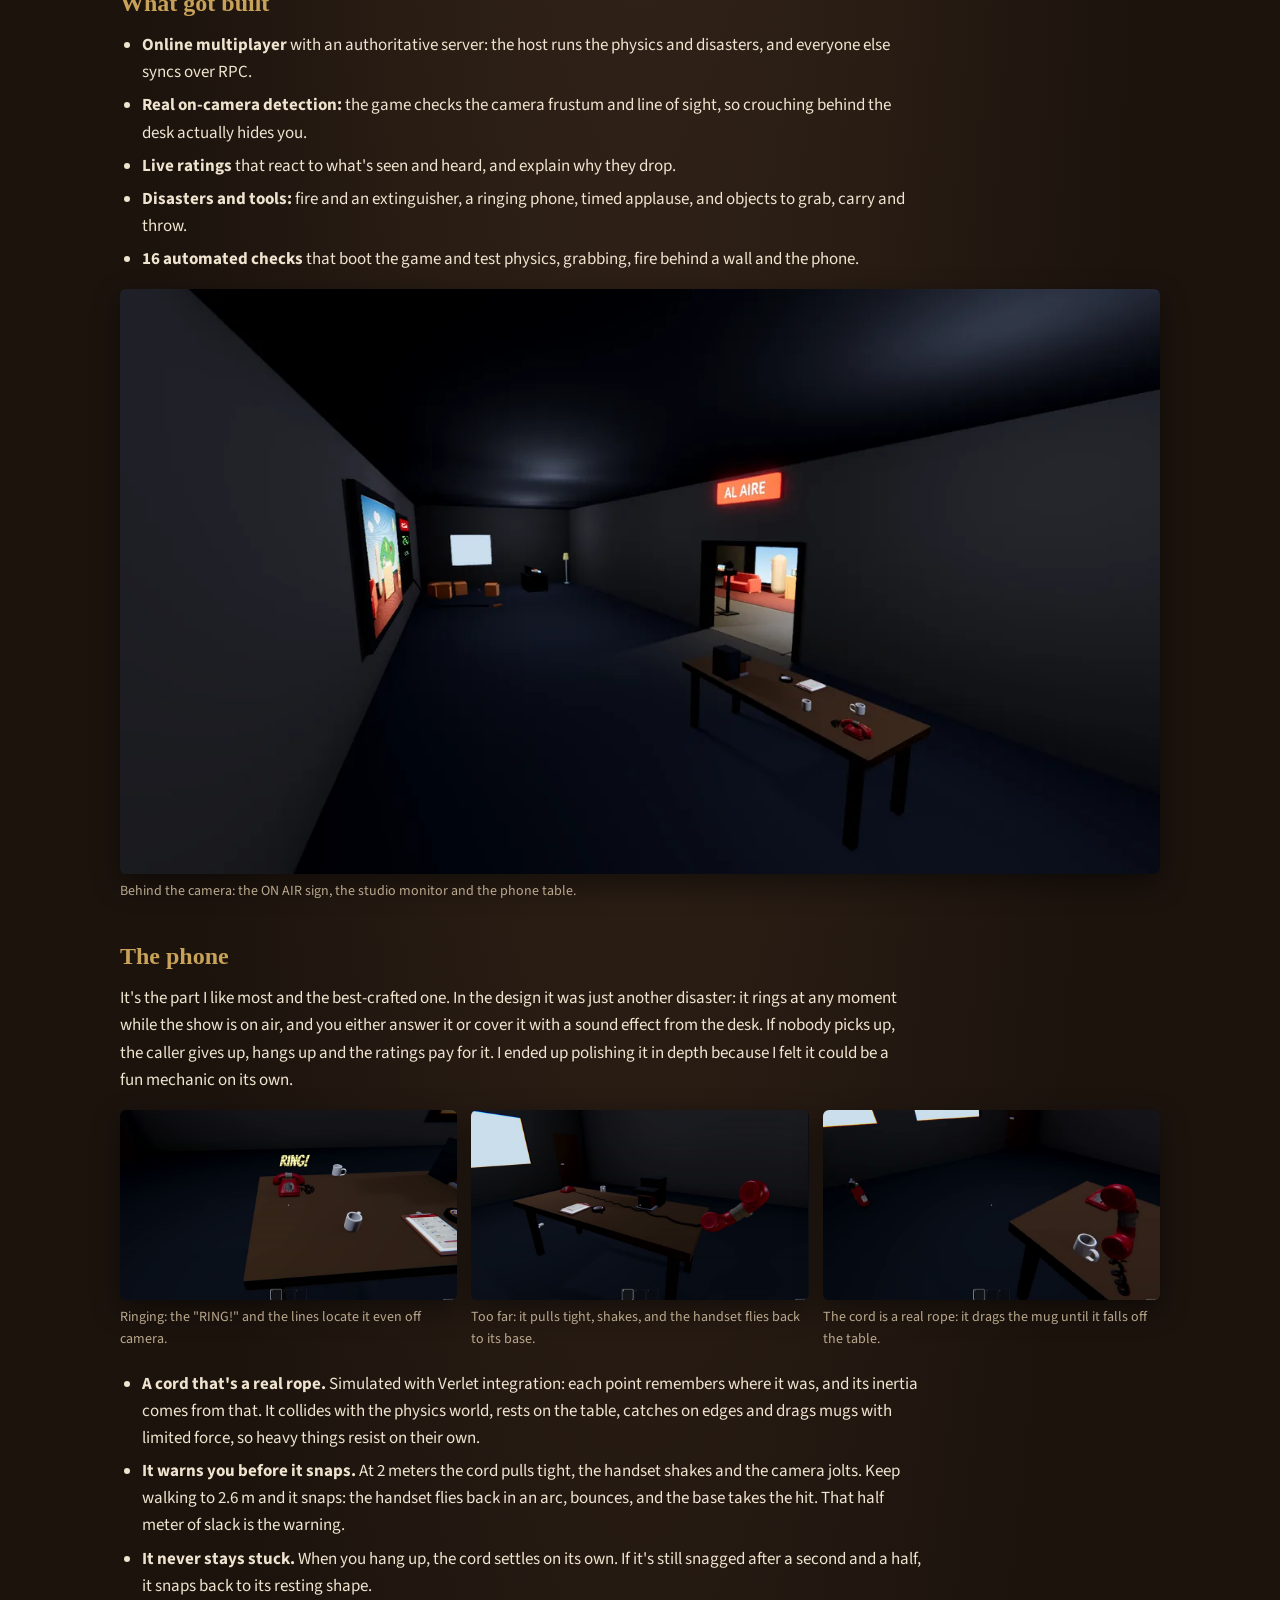
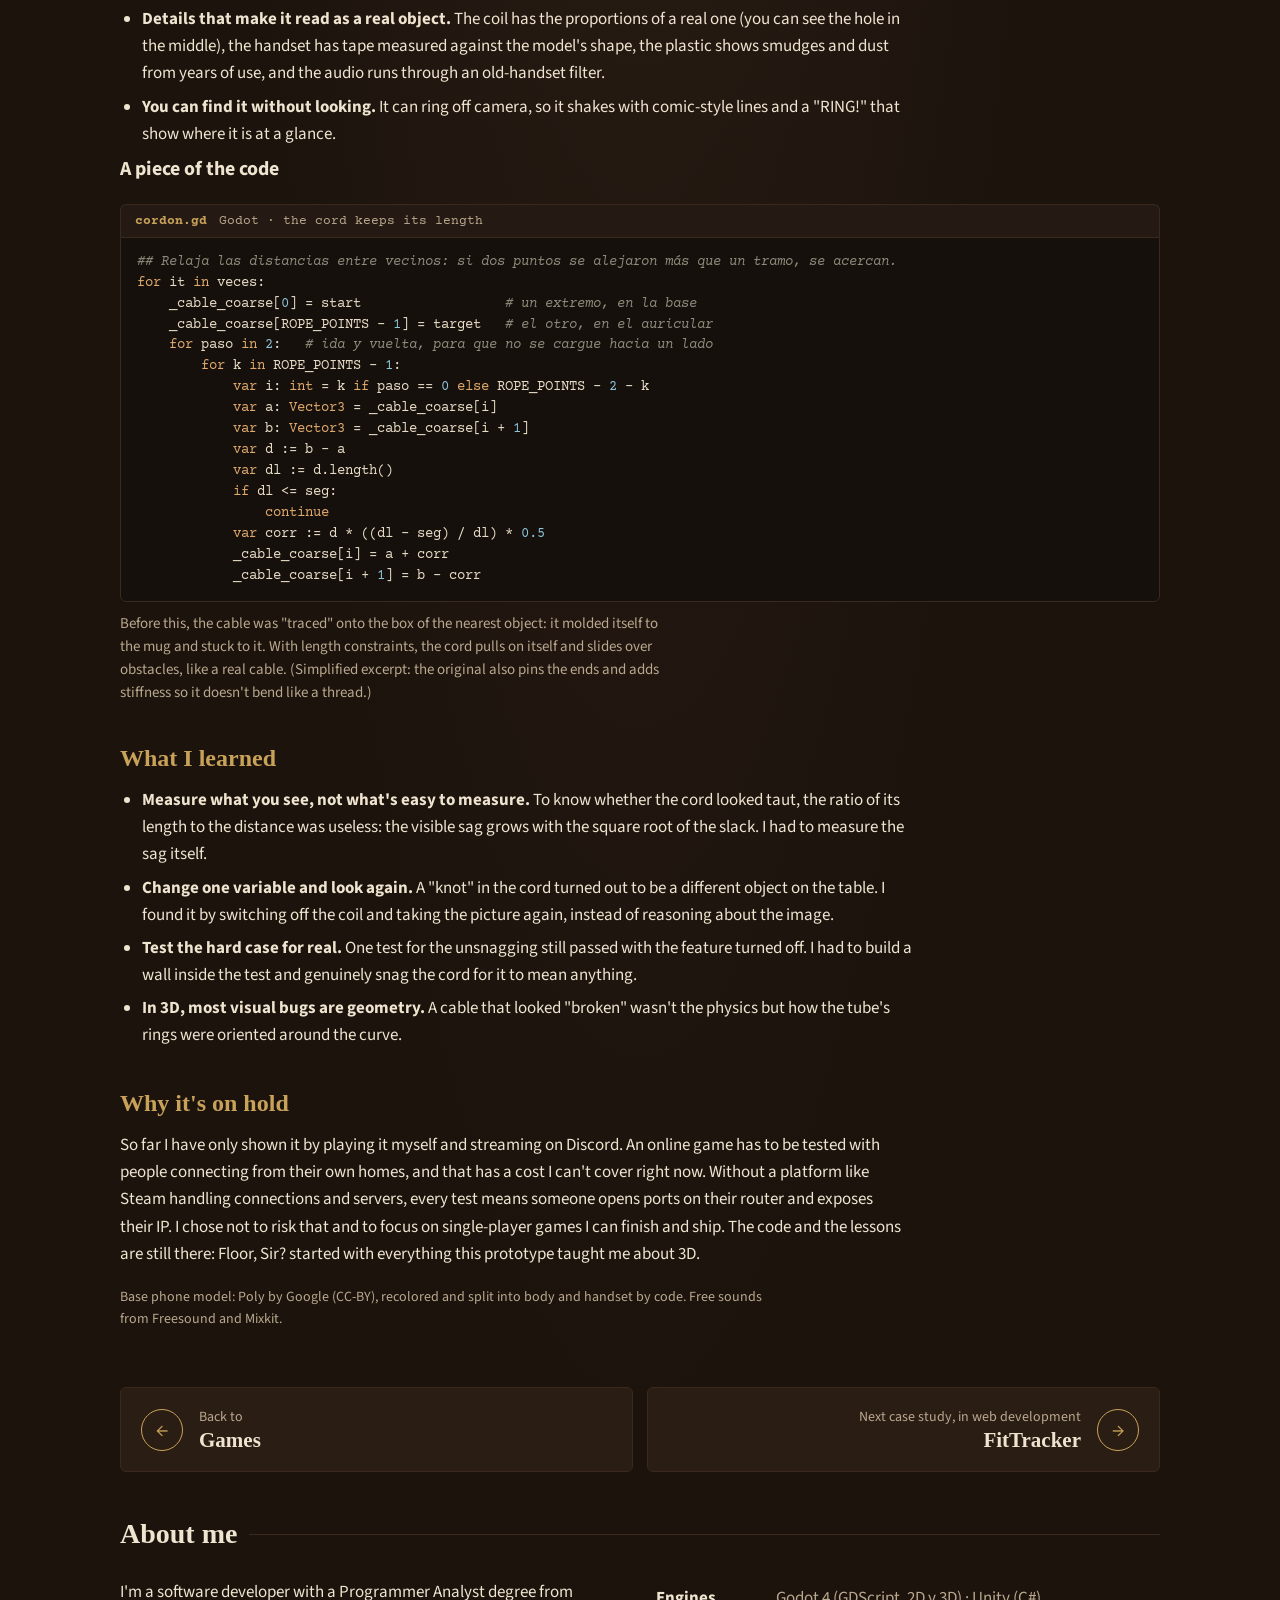
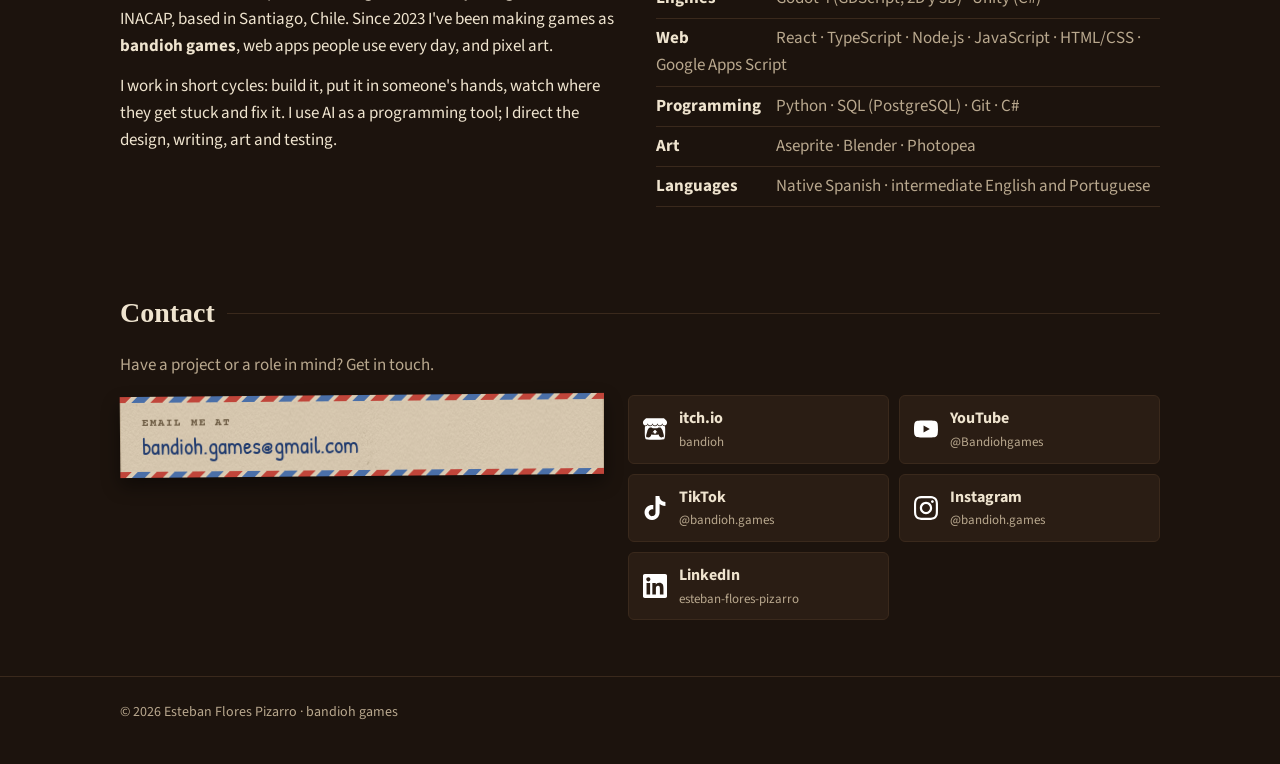
==== commit fb5c7847: "Índice de los casos: la barra ocupa todo el ancho de la pantalla (como la cabecera) y deja de hereda" ====
--- a/envivo.html
+++ b/envivo.html
@@ -10,8 +10,8 @@
 <link rel="apple-touch-icon" href="img/icono_180.png">
 <link rel="preconnect" href="https://fonts.googleapis.com">
 <link href="https://fonts.googleapis.com/css2?family=Courier+Prime:wght@400;700&family=Old+Standard+TT:ital,wght@0,400;0,700;1,400&family=Patrick+Hand&family=Source+Sans+3:wght@400;600;700&display=swap" rel="stylesheet">
-<link rel="stylesheet" href="estilo.css?v=154e6caf">
-<script src="sitio.js?v=0d47d84b"></script>
+<link rel="stylesheet" href="estilo.css?v=bdc55fea">
+<script src="sitio.js?v=5d1cad34"></script>
 </head>
 <body class="area-juegos">
 
--- a/estilo.css
+++ b/estilo.css
@@ -349,13 +349,15 @@
 /* los títulos entran subiendo 28 px (la aparición al bajar): el navegador calcula el destino con ese desvío, así que se suma */
 .caso .resumen-caso { scroll-margin-top: var(--indice-alto, 130px); }
 .caso h2 { scroll-margin-top: calc(var(--indice-alto, 130px) + 28px); }
-.indice-caso { position: sticky; top: 70px; z-index: 9; display: flex; align-items: center; gap: 8px; margin: 0 0 18px; padding: 9px 0;
-  background: var(--madera); border-bottom: 1px solid var(--madera-3); overflow-x: auto; scrollbar-width: none; }
-.indice-caso::-webkit-scrollbar { display: none; }
+/* el fondo llega de borde a borde de la pantalla, como la cabecera (la sombra con extensión no agrega scroll horizontal; el clip-path la deja solo a los lados) */
+.indice-caso { position: sticky; top: 70px; z-index: 9; margin: 0 0 18px; background: var(--madera);
+  box-shadow: 0 0 0 100vmax var(--madera), 0 1px 0 100vmax var(--madera-3); clip-path: inset(0 -100vmax -1px); }
+.indice-lista { display: flex; align-items: center; gap: 8px; padding: 9px 0; overflow-x: auto; scrollbar-width: none; }
+.indice-lista::-webkit-scrollbar { display: none; }
 .indice-caso .indice-titulo { flex: none; font-size: 12.5px; letter-spacing: .08em; text-transform: uppercase; color: var(--texto-tenue); margin-right: 4px; }
 .indice-caso a { flex: none; padding: 4px 13px; border: 1px solid var(--madera-3); border-radius: 20px; color: var(--texto-tenue);
   font-size: 15px; line-height: 1.5; text-decoration: none; white-space: nowrap; transition: color .15s, border-color .15s, background .15s; }
 .indice-caso a:hover { color: var(--texto-claro); border-color: var(--laton); }
 .indice-caso a.activo { color: var(--madera); background: var(--laton); border-color: var(--laton); font-weight: 600; }
-@media (max-width: 640px) { .indice-caso .indice-titulo { display: none; } .indice-caso { margin-left: -20px; margin-right: -20px; padding-left: 20px; padding-right: 20px; } }
+@media (max-width: 640px) { .indice-caso .indice-titulo { display: none; } .indice-lista { margin: 0 -20px; padding-left: 20px; padding-right: 20px; } }
 @media (prefers-reduced-motion: reduce) { .indice-caso a { transition: none; } }
